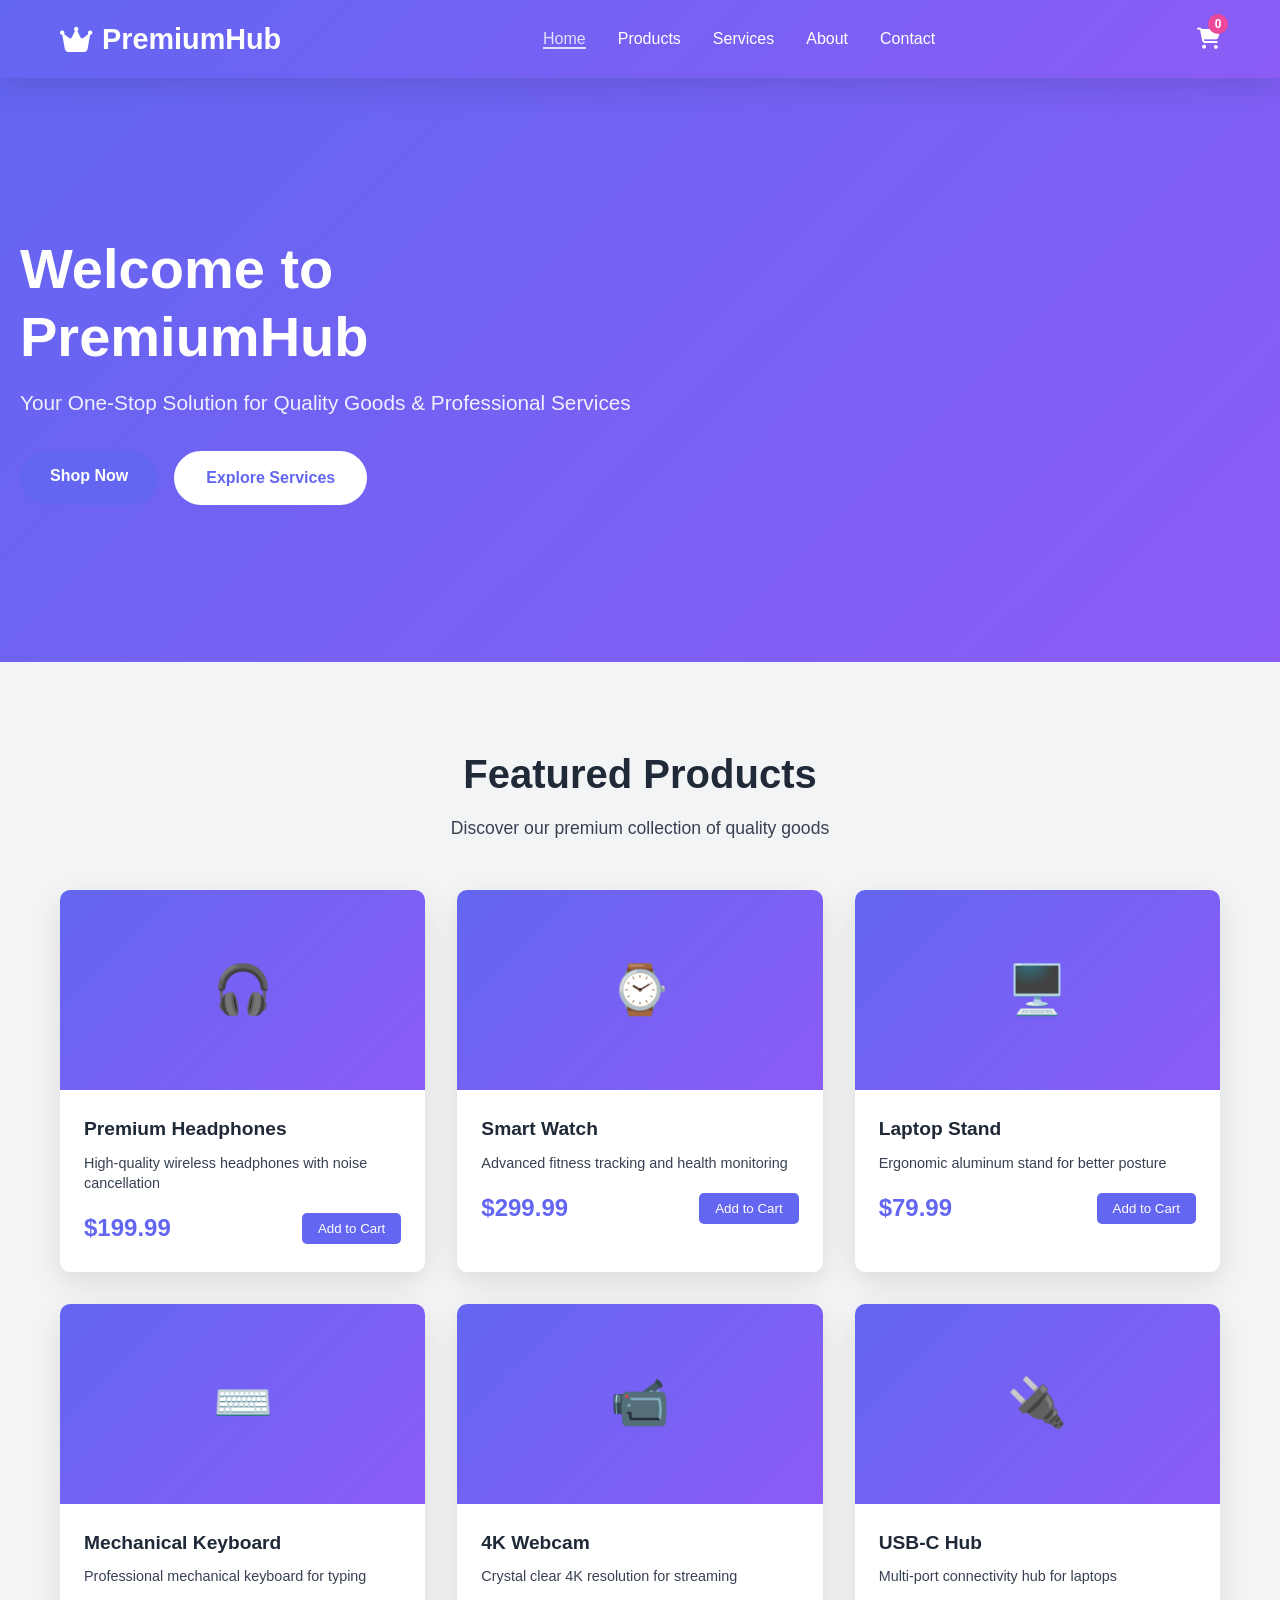
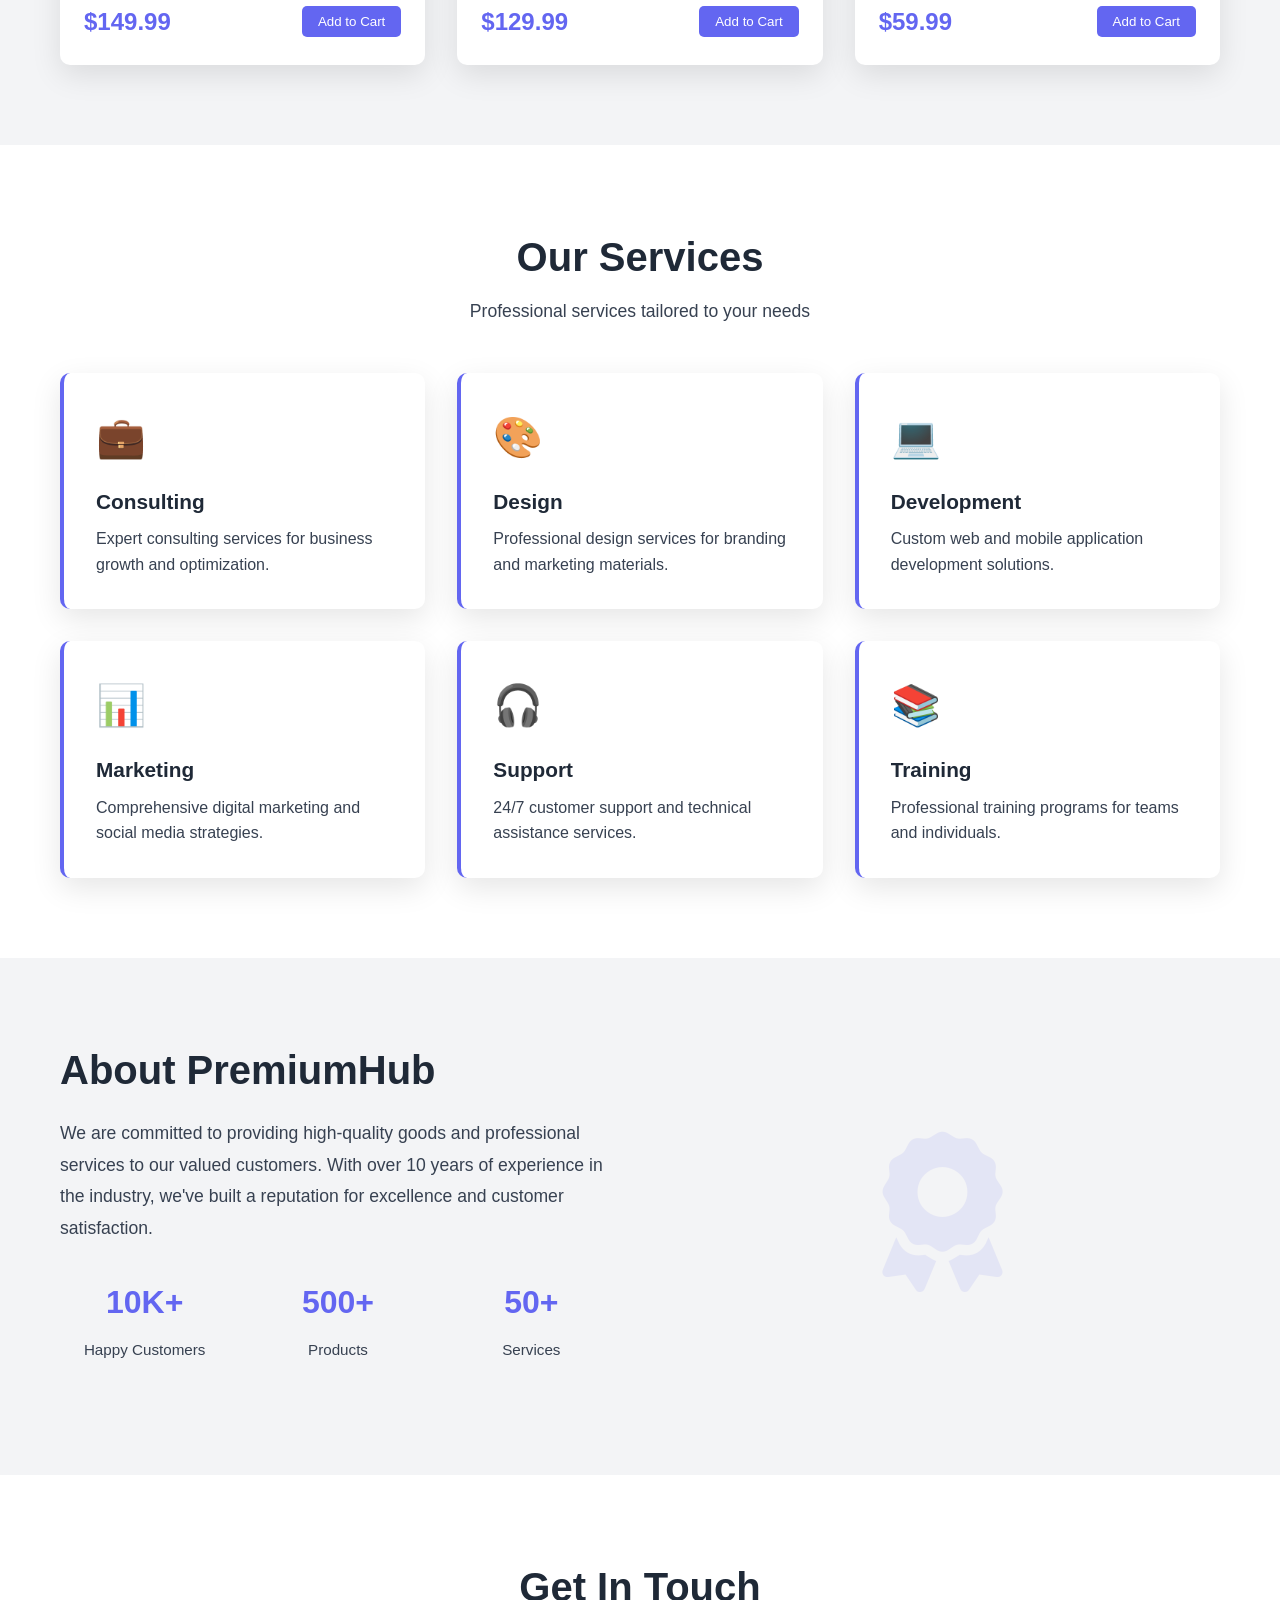
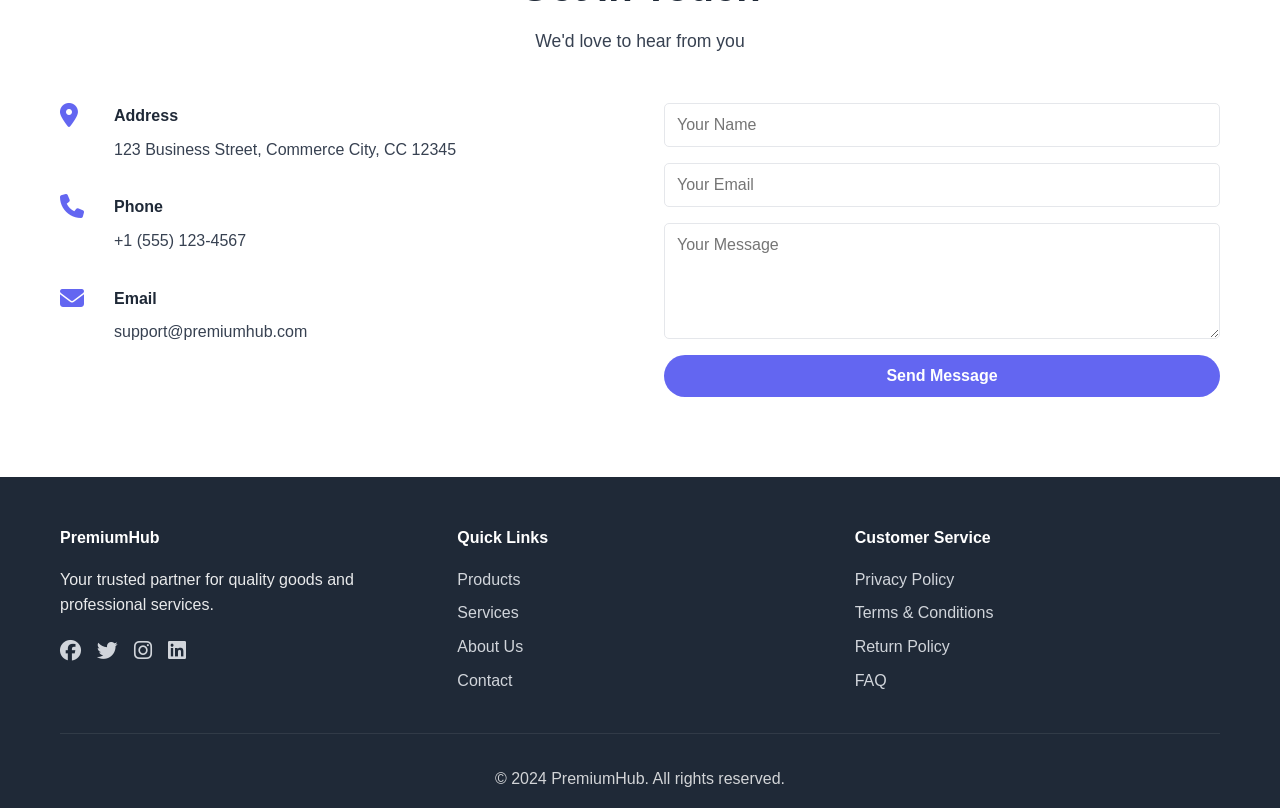
==== index.html @ 3121152e "Initial commit: Professional e-commerce website with HTML, CSS, and JavaScript" ====
<!DOCTYPE html>
<html lang="en">
<head>
    <meta charset="UTF-8">
    <meta name="viewport" content="width=device-width, initial-scale=1.0">
    <title>PremiumHub - Premium Goods & Services</title>
    <link rel="stylesheet" href="styles.css">
    <link rel="stylesheet" href="https://cdnjs.cloudflare.com/ajax/libs/font-awesome/6.4.0/css/all.min.css">
</head>
<body>
    <!-- Navigation -->
    <nav class="navbar">
        <div class="container">
            <div class="nav-wrapper">
                <div class="logo">
                    <i class="fas fa-crown"></i> PremiumHub
                </div>
                <ul class="nav-menu">
                    <li><a href="#home" class="nav-link active">Home</a></li>
                    <li><a href="#products" class="nav-link">Products</a></li>
                    <li><a href="#services" class="nav-link">Services</a></li>
                    <li><a href="#about" class="nav-link">About</a></li>
                    <li><a href="#contact" class="nav-link">Contact</a></li>
                </ul>
                <div class="nav-icons">
                    <a href="#cart" class="cart-icon">
                        <i class="fas fa-shopping-cart"></i>
                        <span class="cart-count">0</span>
                    </a>
                    <button class="hamburger" id="hamburger">
                        <span></span>
                        <span></span>
                        <span></span>
                    </button>
                </div>
            </div>
        </div>
    </nav>

    <!-- Hero Section -->
    <section id="home" class="hero">
        <div class="hero-content">
            <h1 class="hero-title">Welcome to PremiumHub</h1>
            <p class="hero-subtitle">Your One-Stop Solution for Quality Goods & Professional Services</p>
            <div class="hero-buttons">
                <a href="#products" class="btn btn-primary">Shop Now</a>
                <a href="#services" class="btn btn-secondary">Explore Services</a>
            </div>
        </div>
        <div class="hero-image">
            <i class="fas fa-shopping-bags"></i>
        </div>
    </section>

    <!-- Products Section -->
    <section id="products" class="products">
        <div class="container">
            <div class="section-header">
                <h2>Featured Products</h2>
                <p>Discover our premium collection of quality goods</p>
            </div>
            <div class="products-grid" id="productsGrid">
                <!-- Products will be populated by JavaScript -->
            </div>
        </div>
    </section>

    <!-- Services Section -->
    <section id="services" class="services">
        <div class="container">
            <div class="section-header">
                <h2>Our Services</h2>
                <p>Professional services tailored to your needs</p>
            </div>
            <div class="services-grid" id="servicesGrid">
                <!-- Services will be populated by JavaScript -->
            </div>
        </div>
    </section>

    <!-- About Section -->
    <section id="about" class="about">
        <div class="container">
            <div class="about-content">
                <div class="about-text">
                    <h2>About PremiumHub</h2>
                    <p>We are committed to providing high-quality goods and professional services to our valued customers. With over 10 years of experience in the industry, we've built a reputation for excellence and customer satisfaction.</p>
                    <div class="about-stats">
                        <div class="stat">
                            <h3>10K+</h3>
                            <p>Happy Customers</p>
                        </div>
                        <div class="stat">
                            <h3>500+</h3>
                            <p>Products</p>
                        </div>
                        <div class="stat">
                            <h3>50+</h3>
                            <p>Services</p>
                        </div>
                    </div>
                </div>
                <div class="about-image">
                    <i class="fas fa-award"></i>
                </div>
            </div>
        </div>
    </section>

    <!-- Contact Section -->
    <section id="contact" class="contact">
        <div class="container">
            <div class="section-header">
                <h2>Get In Touch</h2>
                <p>We'd love to hear from you</p>
            </div>
            <div class="contact-wrapper">
                <div class="contact-info">
                    <div class="info-item">
                        <i class="fas fa-map-marker-alt"></i>
                        <div>
                            <h4>Address</h4>
                            <p>123 Business Street, Commerce City, CC 12345</p>
                        </div>
                    </div>
                    <div class="info-item">
                        <i class="fas fa-phone"></i>
                        <div>
                            <h4>Phone</h4>
                            <p>+1 (555) 123-4567</p>
                        </div>
                    </div>
                    <div class="info-item">
                        <i class="fas fa-envelope"></i>
                        <div>
                            <h4>Email</h4>
                            <p>support@premiumhub.com</p>
                        </div>
                    </div>
                </div>
                <form class="contact-form" id="contactForm">
                    <input type="text" placeholder="Your Name" required>
                    <input type="email" placeholder="Your Email" required>
                    <textarea placeholder="Your Message" rows="5" required></textarea>
                    <button type="submit" class="btn btn-primary">Send Message</button>
                </form>
            </div>
        </div>
    </section>

    <!-- Shopping Cart Modal -->
    <div class="cart-modal" id="cartModal">
        <div class="cart-content">
            <div class="cart-header">
                <h2>Shopping Cart</h2>
                <button class="close-btn" id="closeCart">&times;</button>
            </div>
            <div class="cart-items" id="cartItems">
                <p class="empty-cart">Your cart is empty</p>
            </div>
            <div class="cart-footer">
                <div class="cart-total">
                    <span>Total:</span>
                    <span id="cartTotal">$0.00</span>
                </div>
                <button class="btn btn-primary" id="checkoutBtn">Proceed to Checkout</button>
            </div>
        </div>
    </div>

    <!-- Footer -->
    <footer class="footer">
        <div class="container">
            <div class="footer-content">
                <div class="footer-section">
                    <h4>PremiumHub</h4>
                    <p>Your trusted partner for quality goods and professional services.</p>
                    <div class="social-links">
                        <a href="#"><i class="fab fa-facebook"></i></a>
                        <a href="#"><i class="fab fa-twitter"></i></a>
                        <a href="#"><i class="fab fa-instagram"></i></a>
                        <a href="#"><i class="fab fa-linkedin"></i></a>
                    </div>
                </div>
                <div class="footer-section">
                    <h4>Quick Links</h4>
                    <ul>
                        <li><a href="#products">Products</a></li>
                        <li><a href="#services">Services</a></li>
                        <li><a href="#about">About Us</a></li>
                        <li><a href="#contact">Contact</a></li>
                    </ul>
                </div>
                <div class="footer-section">
                    <h4>Customer Service</h4>
                    <ul>
                        <li><a href="#">Privacy Policy</a></li>
                        <li><a href="#">Terms & Conditions</a></li>
                        <li><a href="#">Return Policy</a></li>
                        <li><a href="#">FAQ</a></li>
                    </ul>
                </div>
            </div>
            <div class="footer-bottom">
                <p>&copy; 2024 PremiumHub. All rights reserved.</p>
            </div>
        </div>
    </footer>

    <script src="script.js"></script>
</body>
</html>
---- styles.css ----
:root {
    --primary-color: #6366f1;
    --secondary-color: #8b5cf6;
    --accent-color: #ec4899;
    --dark-color: #1f2937;
    --light-color: #f3f4f6;
    --text-color: #374151;
    --border-color: #e5e7eb;
    --success-color: #10b981;
    --shadow: 0 10px 30px rgba(0, 0, 0, 0.1);
    --shadow-lg: 0 20px 40px rgba(0, 0, 0, 0.15);
}

* {
    margin: 0;
    padding: 0;
    box-sizing: border-box;
}

body {
    font-family: 'Segoe UI', Tahoma, Geneva, Verdana, sans-serif;
    color: var(--text-color);
    line-height: 1.6;
    background-color: #fff;
}

.container {
    max-width: 1200px;
    margin: 0 auto;
    padding: 0 20px;
}

/* Navigation */
.navbar {
    background: linear-gradient(135deg, var(--primary-color) 0%, var(--secondary-color) 100%);
    color: white;
    padding: 1rem 0;
    position: sticky;
    top: 0;
    z-index: 100;
    box-shadow: var(--shadow);
}

.nav-wrapper {
    display: flex;
    justify-content: space-between;
    align-items: center;
}

.logo {
    font-size: 1.8rem;
    font-weight: bold;
    display: flex;
    align-items: center;
    gap: 10px;
}

.nav-menu {
    display: flex;
    list-style: none;
    gap: 2rem;
}

.nav-link {
    color: white;
    text-decoration: none;
    transition: opacity 0.3s ease;
}

.nav-link:hover,
.nav-link.active {
    opacity: 0.8;
    border-bottom: 2px solid white;
}

.nav-icons {
    display: flex;
    align-items: center;
    gap: 1.5rem;
}

.cart-icon {
    position: relative;
    cursor: pointer;
    font-size: 1.3rem;
    color: white;
    transition: transform 0.3s ease;
}

.cart-icon:hover {
    transform: scale(1.1);
}

.cart-count {
    position: absolute;
    top: -8px;
    right: -8px;
    background: var(--accent-color);
    color: white;
    border-radius: 50%;
    width: 20px;
    height: 20px;
    display: flex;
    align-items: center;
    justify-content: center;
    font-size: 0.75rem;
    font-weight: bold;
}

.hamburger {
    display: none;
    flex-direction: column;
    cursor: pointer;
    background: none;
    border: none;
    gap: 5px;
}

.hamburger span {
    width: 25px;
    height: 3px;
    background: white;
    border-radius: 2px;
    transition: 0.3s ease;
}

/* Hero Section */
.hero {
    background: linear-gradient(135deg, var(--primary-color) 0%, var(--secondary-color) 100%);
    color: white;
    padding: 100px 20px;
    display: flex;
    align-items: center;
    justify-content: space-between;
    min-height: 500px;
}

.hero-content {
    flex: 1;
    z-index: 1;
}

.hero-title {
    font-size: 3.5rem;
    margin-bottom: 1rem;
    font-weight: 800;
    line-height: 1.2;
}

.hero-subtitle {
    font-size: 1.3rem;
    margin-bottom: 2rem;
    opacity: 0.9;
}

.hero-buttons {
    display: flex;
    gap: 1rem;
    flex-wrap: wrap;
}

.hero-image {
    flex: 1;
    font-size: 15rem;
    color: rgba(255, 255, 255, 0.1);
    text-align: right;
}

/* Buttons */
.btn {
    padding: 12px 30px;
    border: none;
    border-radius: 50px;
    font-size: 1rem;
    cursor: pointer;
    transition: all 0.3s ease;
    text-decoration: none;
    display: inline-block;
    font-weight: 600;
}

.btn-primary {
    background: var(--primary-color);
    color: white;
}

.btn-primary:hover {
    background: darken(#6366f1, 10%);
    transform: translateY(-2px);
    box-shadow: var(--shadow);
}

.btn-secondary {
    background: white;
    color: var(--primary-color);
    border: 2px solid white;
}

.btn-secondary:hover {
    background: var(--light-color);
    transform: translateY(-2px);
}

/* Section Styling */
.section-header {
    text-align: center;
    margin-bottom: 3rem;
}

.section-header h2 {
    font-size: 2.5rem;
    color: var(--dark-color);
    margin-bottom: 0.5rem;
}

.section-header p {
    font-size: 1.1rem;
    color: var(--text-color);
}

/* Products Section */
.products {
    padding: 80px 20px;
    background: var(--light-color);
}

.products-grid {
    display: grid;
    grid-template-columns: repeat(auto-fill, minmax(280px, 1fr));
    gap: 2rem;
}

.product-card {
    background: white;
    border-radius: 10px;
    overflow: hidden;
    box-shadow: var(--shadow);
    transition: all 0.3s ease;
    cursor: pointer;
}

.product-card:hover {
    transform: translateY(-10px);
    box-shadow: var(--shadow-lg);
}

.product-image {
    width: 100%;
    height: 200px;
    background: linear-gradient(135deg, var(--primary-color) 0%, var(--secondary-color) 100%);
    display: flex;
    align-items: center;
    justify-content: center;
    font-size: 3rem;
    color: white;
}

.product-info {
    padding: 1.5rem;
}

.product-name {
    font-size: 1.2rem;
    font-weight: 600;
    margin-bottom: 0.5rem;
    color: var(--dark-color);
}

.product-description {
    font-size: 0.9rem;
    color: var(--text-color);
    margin-bottom: 1rem;
    line-height: 1.4;
}

.product-footer {
    display: flex;
    justify-content: space-between;
    align-items: center;
}

.product-price {
    font-size: 1.5rem;
    font-weight: bold;
    color: var(--primary-color);
}

.add-to-cart-btn {
    background: var(--primary-color);
    color: white;
    border: none;
    padding: 8px 16px;
    border-radius: 5px;
    cursor: pointer;
    transition: background 0.3s ease;
}

.add-to-cart-btn:hover {
    background: var(--secondary-color);
}

/* Services Section */
.services {
    padding: 80px 20px;
}

.services-grid {
    display: grid;
    grid-template-columns: repeat(auto-fill, minmax(300px, 1fr));
    gap: 2rem;
}

.service-card {
    background: white;
    padding: 2rem;
    border-radius: 10px;
    border-left: 4px solid var(--primary-color);
    box-shadow: var(--shadow);
    transition: all 0.3s ease;
}

.service-card:hover {
    transform: translateX(10px);
    box-shadow: var(--shadow-lg);
}

.service-icon {
    font-size: 2.5rem;
    color: var(--primary-color);
    margin-bottom: 1rem;
}

.service-name {
    font-size: 1.3rem;
    font-weight: 600;
    margin-bottom: 0.5rem;
    color: var(--dark-color);
}

.service-description {
    color: var(--text-color);
    line-height: 1.6;
}

/* About Section */
.about {
    padding: 80px 20px;
    background: var(--light-color);
}

.about-content {
    display: grid;
    grid-template-columns: 1fr 1fr;
    gap: 3rem;
    align-items: center;
}

.about-text h2 {
    font-size: 2.5rem;
    color: var(--dark-color);
    margin-bottom: 1rem;
}

.about-text p {
    font-size: 1.1rem;
    margin-bottom: 2rem;
    line-height: 1.8;
    color: var(--text-color);
}

.about-stats {
    display: grid;
    grid-template-columns: repeat(3, 1fr);
    gap: 1.5rem;
}

.stat {
    text-align: center;
}

.stat h3 {
    font-size: 2rem;
    color: var(--primary-color);
    margin-bottom: 0.5rem;
}

.stat p {
    color: var(--text-color);
    font-size: 0.95rem;
}

.about-image {
    font-size: 10rem;
    color: var(--primary-color);
    text-align: center;
    opacity: 0.1;
}

/* Contact Section */
.contact {
    padding: 80px 20px;
}

.contact-wrapper {
    display: grid;
    grid-template-columns: 1fr 1fr;
    gap: 3rem;
}

.contact-info {
    display: flex;
    flex-direction: column;
    gap: 2rem;
}

.info-item {
    display: flex;
    gap: 1.5rem;
}

.info-item i {
    font-size: 1.5rem;
    color: var(--primary-color);
    min-width: 30px;
}

.info-item h4 {
    color: var(--dark-color);
    margin-bottom: 0.5rem;
}

.contact-form {
    display: flex;
    flex-direction: column;
    gap: 1rem;
}

.contact-form input,
.contact-form textarea {
    padding: 12px;
    border: 1px solid var(--border-color);
    border-radius: 5px;
    font-family: inherit;
    font-size: 1rem;
    transition: border-color 0.3s ease;
}

.contact-form input:focus,
.contact-form textarea:focus {
    outline: none;
    border-color: var(--primary-color);
    box-shadow: 0 0 0 3px rgba(99, 102, 241, 0.1);
}

/* Cart Modal */
.cart-modal {
    display: none;
    position: fixed;
    top: 0;
    left: 0;
    width: 100%;
    height: 100%;
    background: rgba(0, 0, 0, 0.5);
    z-index: 200;
    align-items: center;
    justify-content: flex-end;
}

.cart-modal.active {
    display: flex;
}

.cart-content {
    background: white;
    width: 100%;
    max-width: 500px;
    height: 100%;
    display: flex;
    flex-direction: column;
    animation: slideIn 0.3s ease;
}

@keyframes slideIn {
    from {
        transform: translateX(100%);
    }
    to {
        transform: translateX(0);
    }
}

.cart-header {
    display: flex;
    justify-content: space-between;
    align-items: center;
    padding: 1.5rem;
    border-bottom: 1px solid var(--border-color);
}

.close-btn {
    background: none;
    border: none;
    font-size: 2rem;
    cursor: pointer;
    color: var(--text-color);
}

.cart-items {
    flex: 1;
    overflow-y: auto;
    padding: 1.5rem;
}

.empty-cart {
    text-align: center;
    color: var(--text-color);
    padding: 2rem;
}

.cart-item {
    display: flex;
    justify-content: space-between;
    align-items: center;
    padding: 1rem;
    border-bottom: 1px solid var(--border-color);
}

.cart-item-info {
    flex: 1;
}

.cart-item-name {
    font-weight: 600;
    color: var(--dark-color);
}

.cart-item-price {
    color: var(--primary-color);
    font-weight: 600;
}

.cart-item-remove {
    background: var(--accent-color);
    color: white;
    border: none;
    padding: 5px 10px;
    border-radius: 3px;
    cursor: pointer;
    font-size: 0.85rem;
}

.cart-footer {
    padding: 1.5rem;
    border-top: 1px solid var(--border-color);
}

.cart-total {
    display: flex;
    justify-content: space-between;
    font-size: 1.3rem;
    font-weight: bold;
    margin-bottom: 1rem;
    color: var(--dark-color);
}

/* Footer */
.footer {
    background: var(--dark-color);
    color: white;
    padding: 3rem 20px 1rem;
}

.footer-content {
    display: grid;
    grid-template-columns: repeat(auto-fit, minmax(250px, 1fr));
    gap: 2rem;
    margin-bottom: 2rem;
}

.footer-section h4 {
    margin-bottom: 1rem;
}

.footer-section p {
    margin-bottom: 1rem;
    opacity: 0.9;
}

.footer-section ul {
    list-style: none;
}

.footer-section ul li {
    margin-bottom: 0.5rem;
}

.footer-section a {
    color: #d1d5db;
    text-decoration: none;
    transition: color 0.3s ease;
}

.footer-section a:hover {
    color: var(--primary-color);
}

.social-links {
    display: flex;
    gap: 1rem;
    font-size: 1.3rem;
}

.footer-bottom {
    text-align: center;
    padding-top: 2rem;
    border-top: 1px solid rgba(255, 255, 255, 0.1);
    opacity: 0.8;
}

/* Responsive Design */
@media (max-width: 768px) {
    .nav-menu {
        position: fixed;
        left: 0;
        top: 60px;
        flex-direction: column;
        background: var(--primary-color);
        width: 100%;
        text-align: center;
        transform: translateX(-100%);
        transition: transform 0.3s ease;
        padding: 2rem 0;
        gap: 0;
    }

    .nav-menu.active {
        transform: translateX(0);
    }

    .hamburger {
        display: flex;
    }

    .hero {
        flex-direction: column;
        padding: 50px 20px;
        text-align: center;
    }

    .hero-title {
        font-size: 2rem;
    }

    .hero-buttons {
        justify-content: center;
    }

    .hero-image {
        font-size: 8rem;
        margin-top: 2rem;
    }

    .products-grid,
    .services-grid {
        grid-template-columns: 1fr;
    }

    .about-content {
        grid-template-columns: 1fr;
    }

    .about-stats {
        grid-template-columns: 1fr;
    }

    .contact-wrapper {
        grid-template-columns: 1fr;
    }

    .section-header h2 {
        font-size: 1.8rem;
    }

    .cart-content {
        max-width: 100%;
    }
}

@media (max-width: 480px) {
    .hero-title {
        font-size: 1.5rem;
    }

    .hero-subtitle {
        font-size: 1rem;
    }

    .hero-buttons {
        flex-direction: column;
    }

    .btn {
        padding: 10px 20px;
        font-size: 0.9rem;
    }

    .product-name {
        font-size: 1rem;
    }

    .section-header h2 {
        font-size: 1.5rem;
    }
}
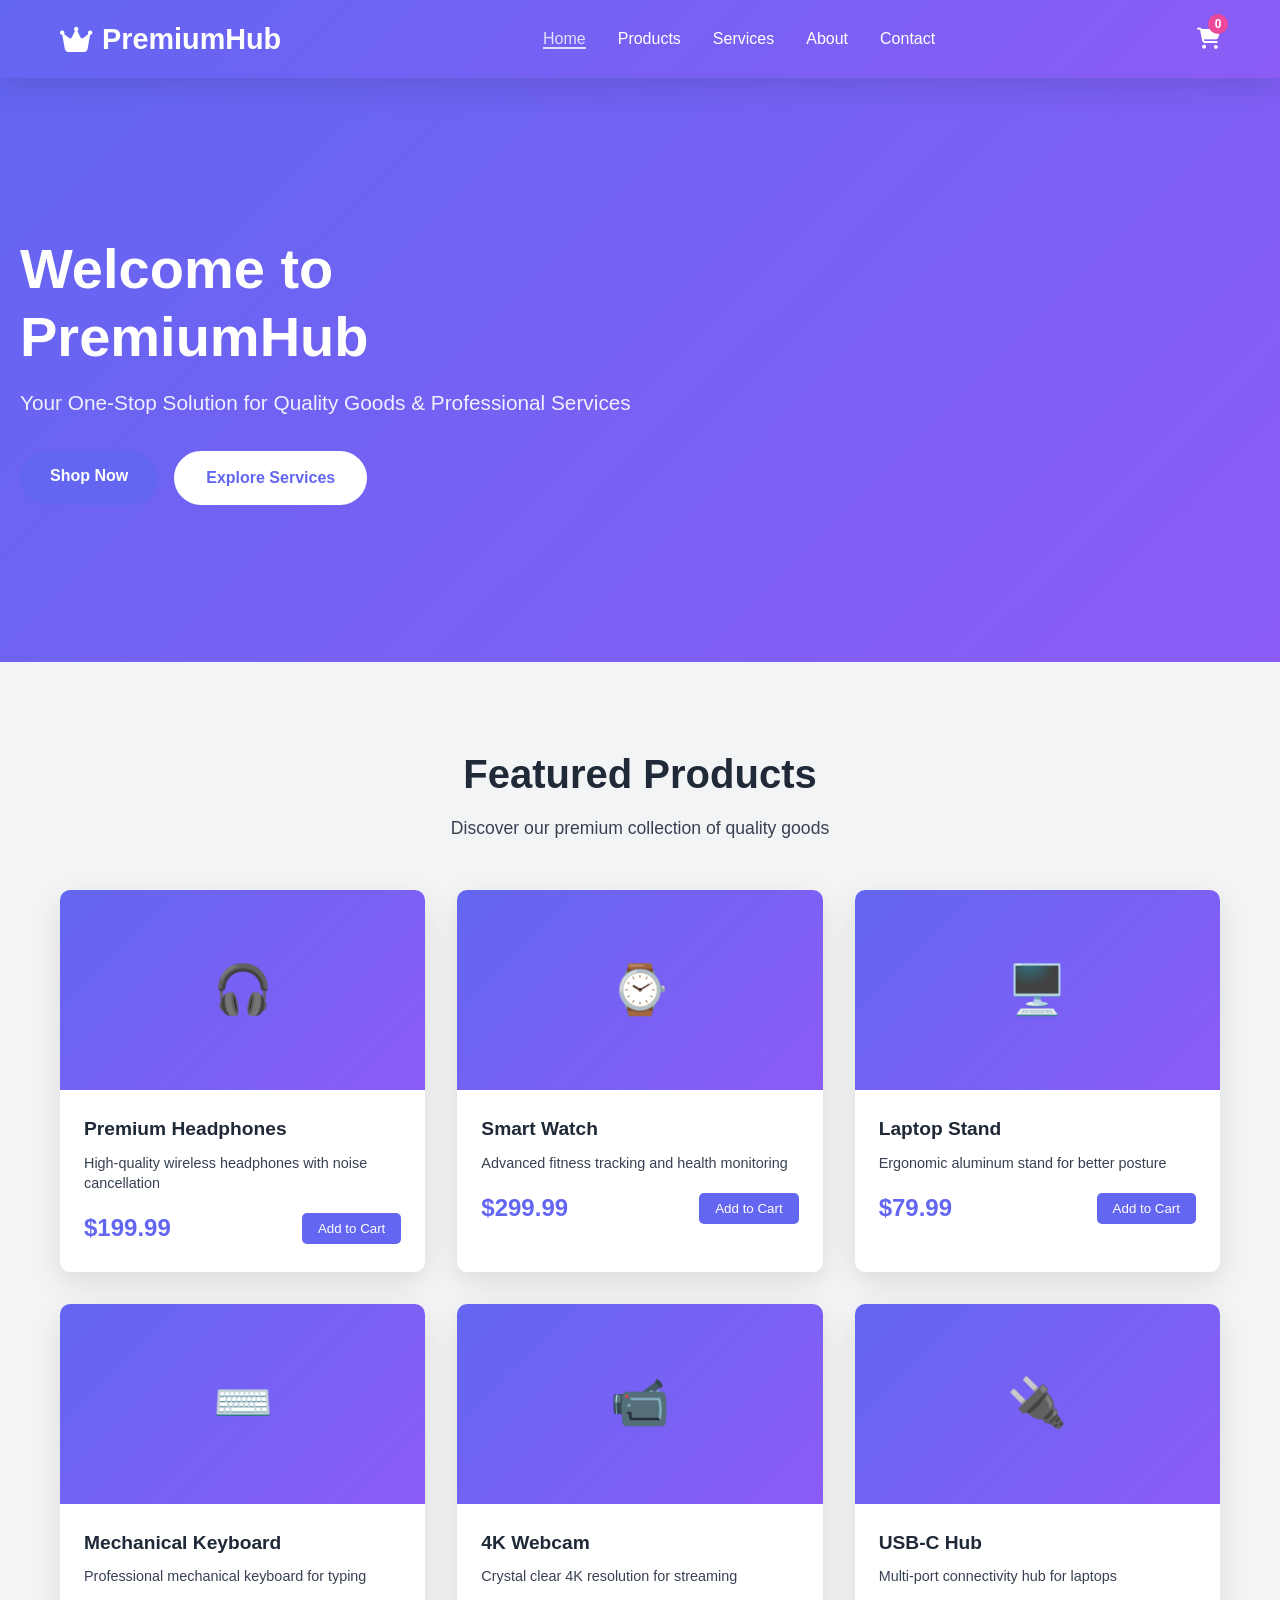
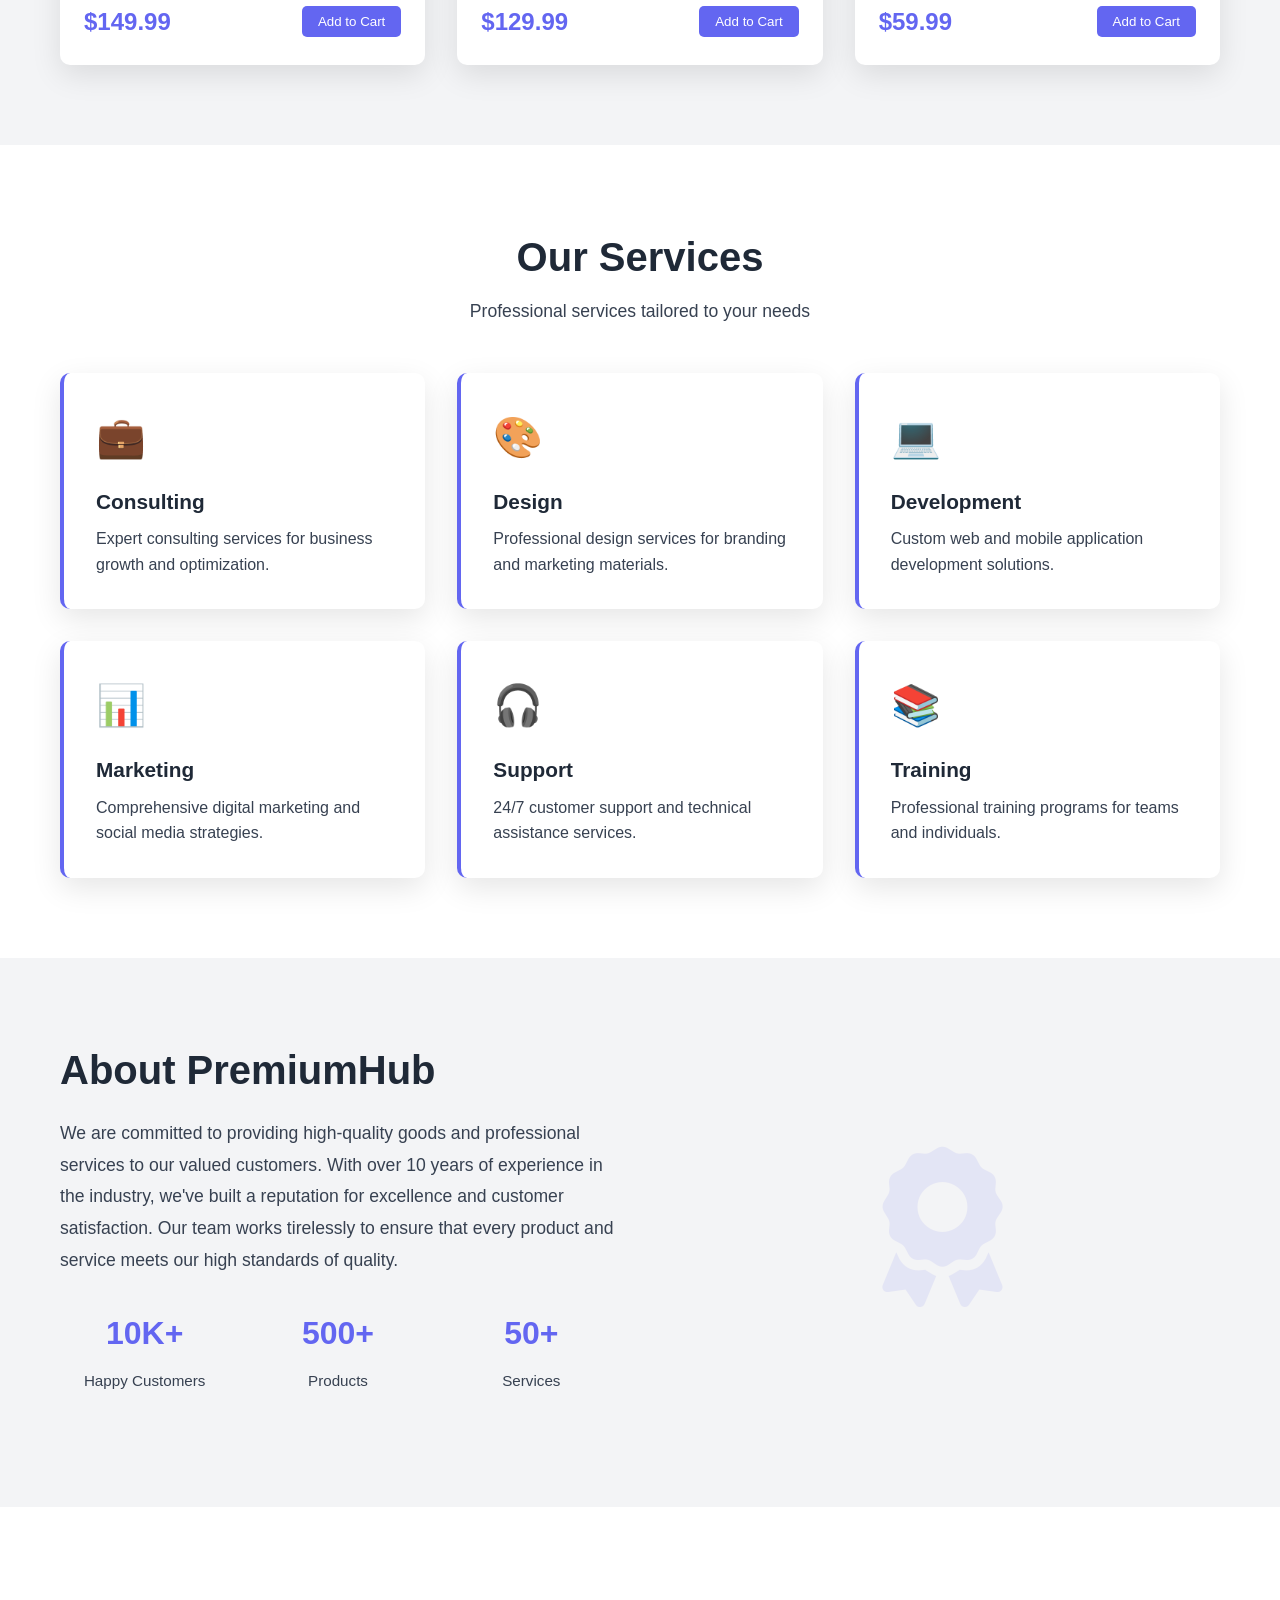
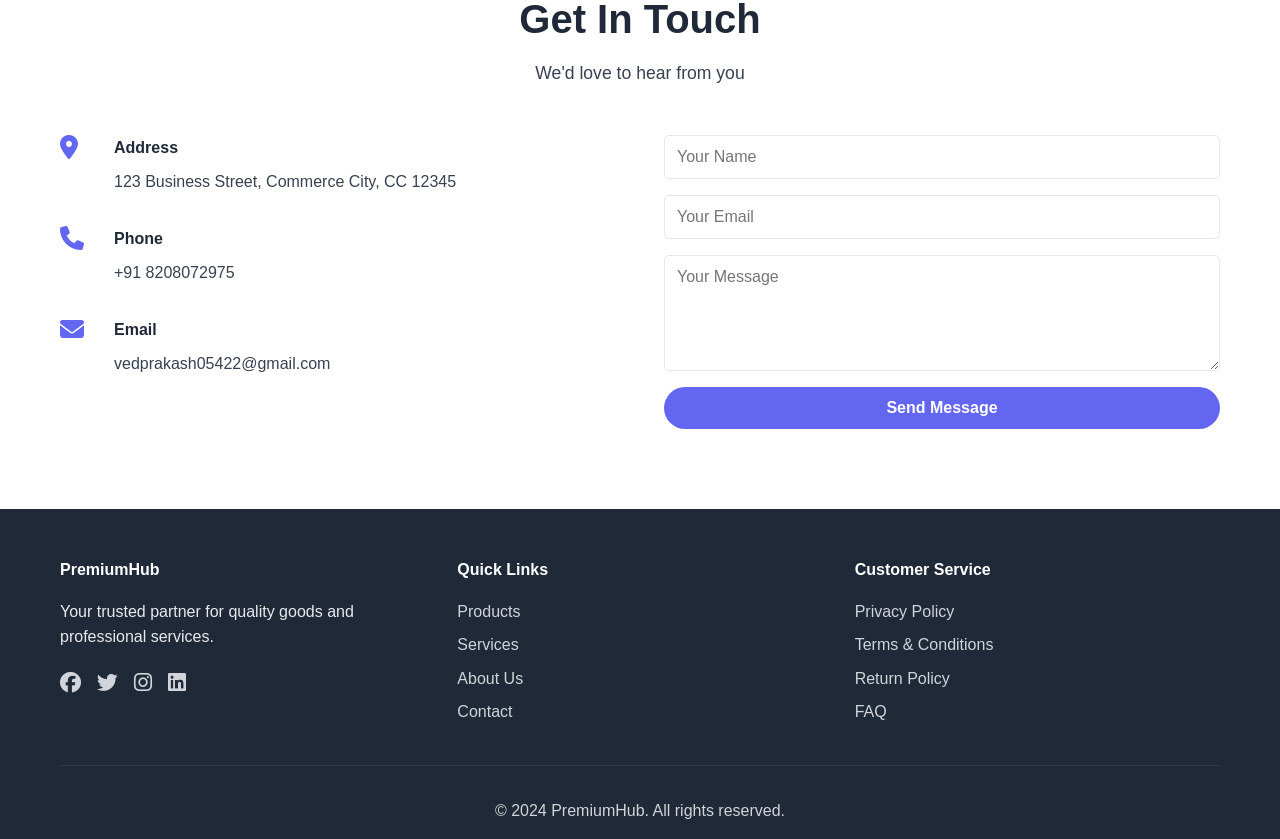
==== commit 1eb9e7dd: "Update contact information with phone number and email" ====
--- a/index.html
+++ b/index.html
@@ -84,7 +84,7 @@
             <div class="about-content">
                 <div class="about-text">
                     <h2>About PremiumHub</h2>
-                    <p>We are committed to providing high-quality goods and professional services to our valued customers. With over 10 years of experience in the industry, we've built a reputation for excellence and customer satisfaction.</p>
+                    <p>We are committed to providing high-quality goods and professional services to our valued customers. With over 10 years of experience in the industry, we've built a reputation for excellence and customer satisfaction. Our team works tirelessly to ensure that every product and service meets our high standards of quality.</p>
                     <div class="about-stats">
                         <div class="stat">
                             <h3>10K+</h3>
@@ -127,14 +127,14 @@
                         <i class="fas fa-phone"></i>
                         <div>
                             <h4>Phone</h4>
-                            <p>+1 (555) 123-4567</p>
+                            <p>+91 8208072975</p>
                         </div>
                     </div>
                     <div class="info-item">
                         <i class="fas fa-envelope"></i>
                         <div>
                             <h4>Email</h4>
-                            <p>support@premiumhub.com</p>
+                            <p>vedprakash05422@gmail.com</p>
                         </div>
                     </div>
                 </div>
@@ -209,4 +209,4 @@
 
     <script src="script.js"></script>
 </body>
-</html>+</html>
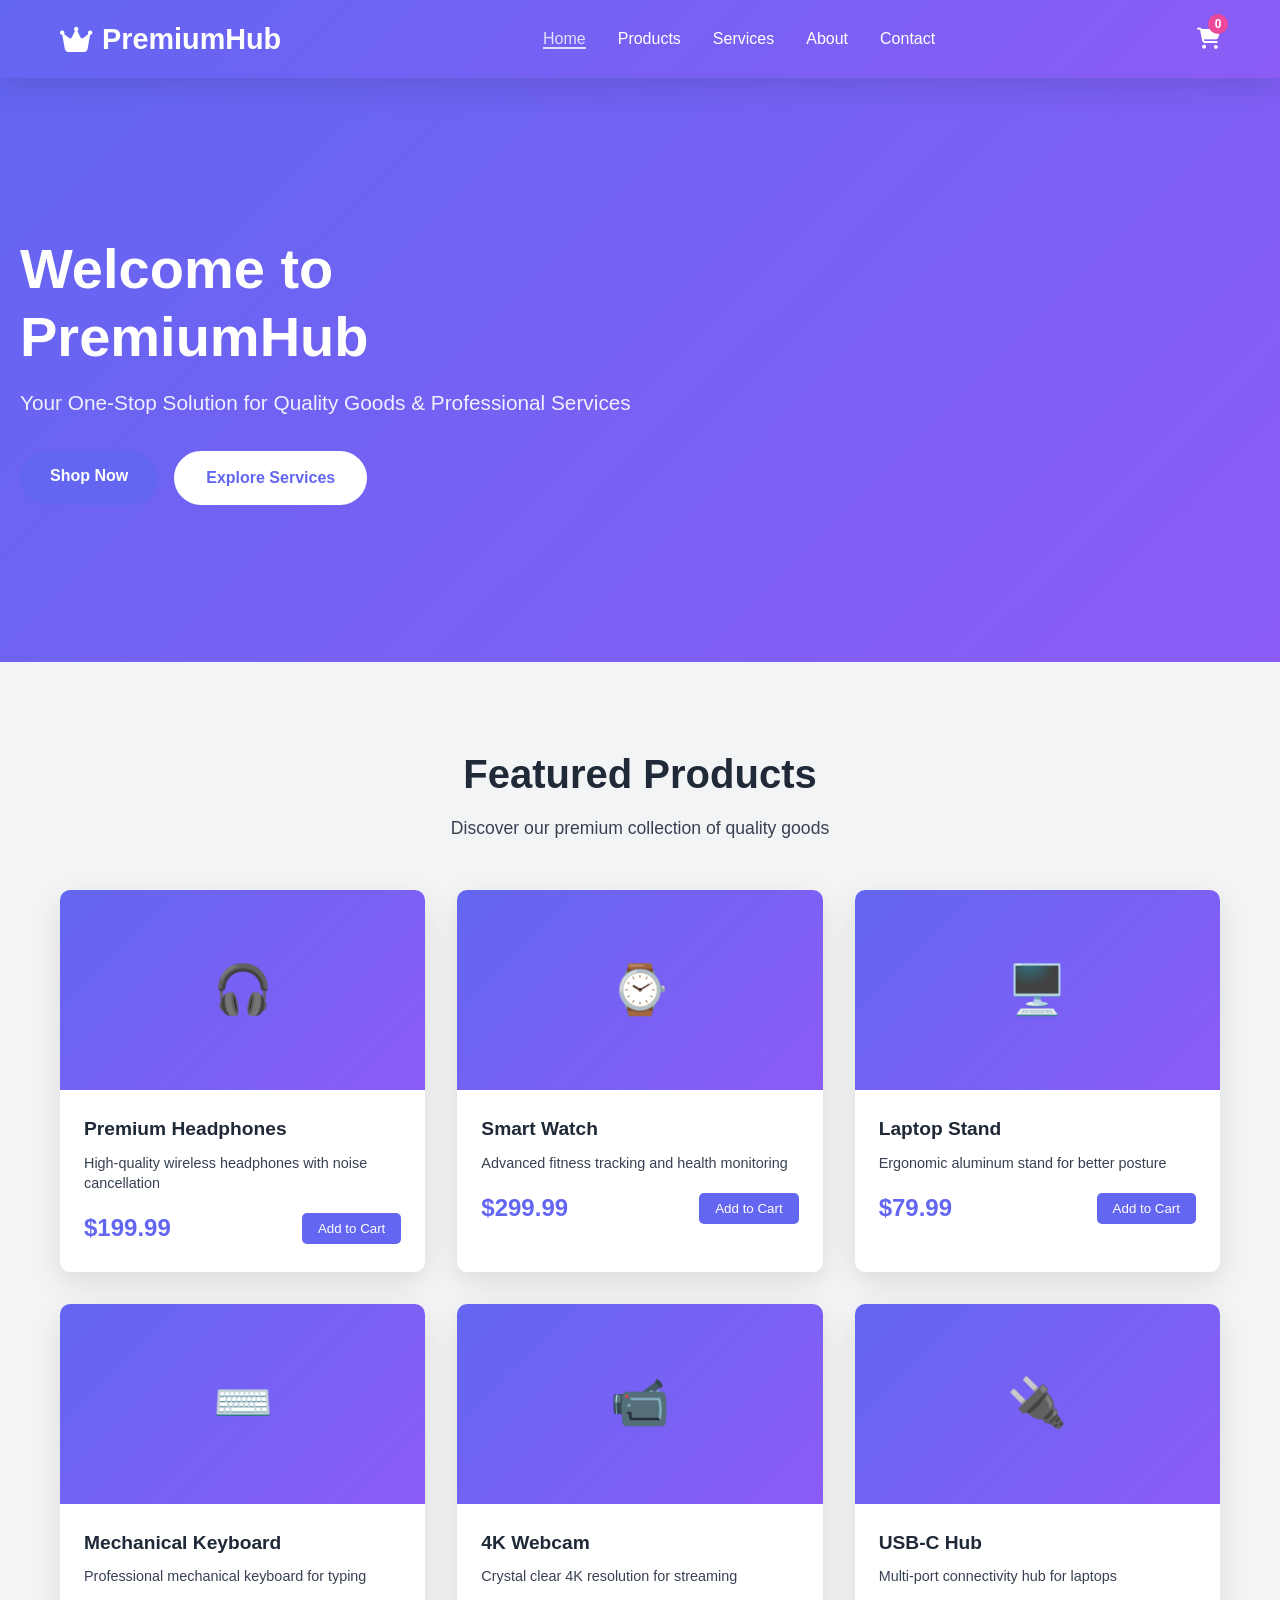
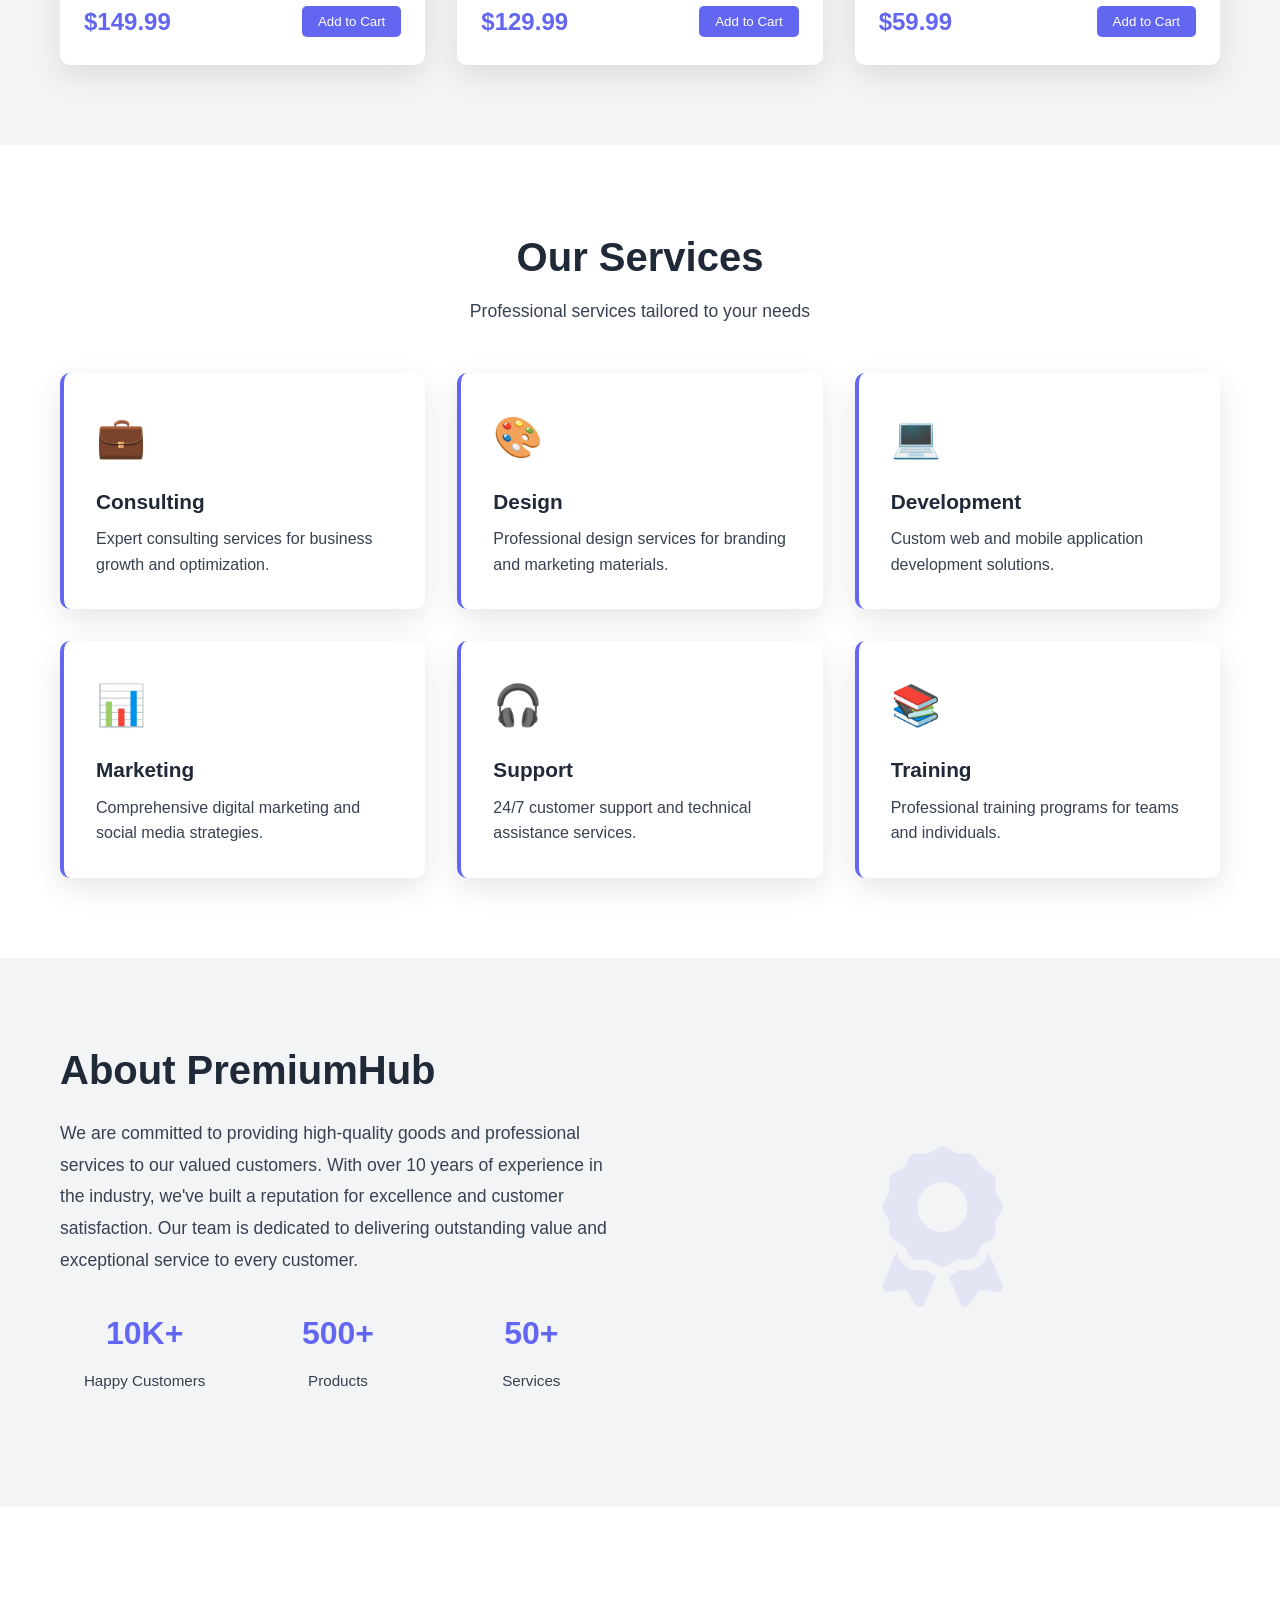
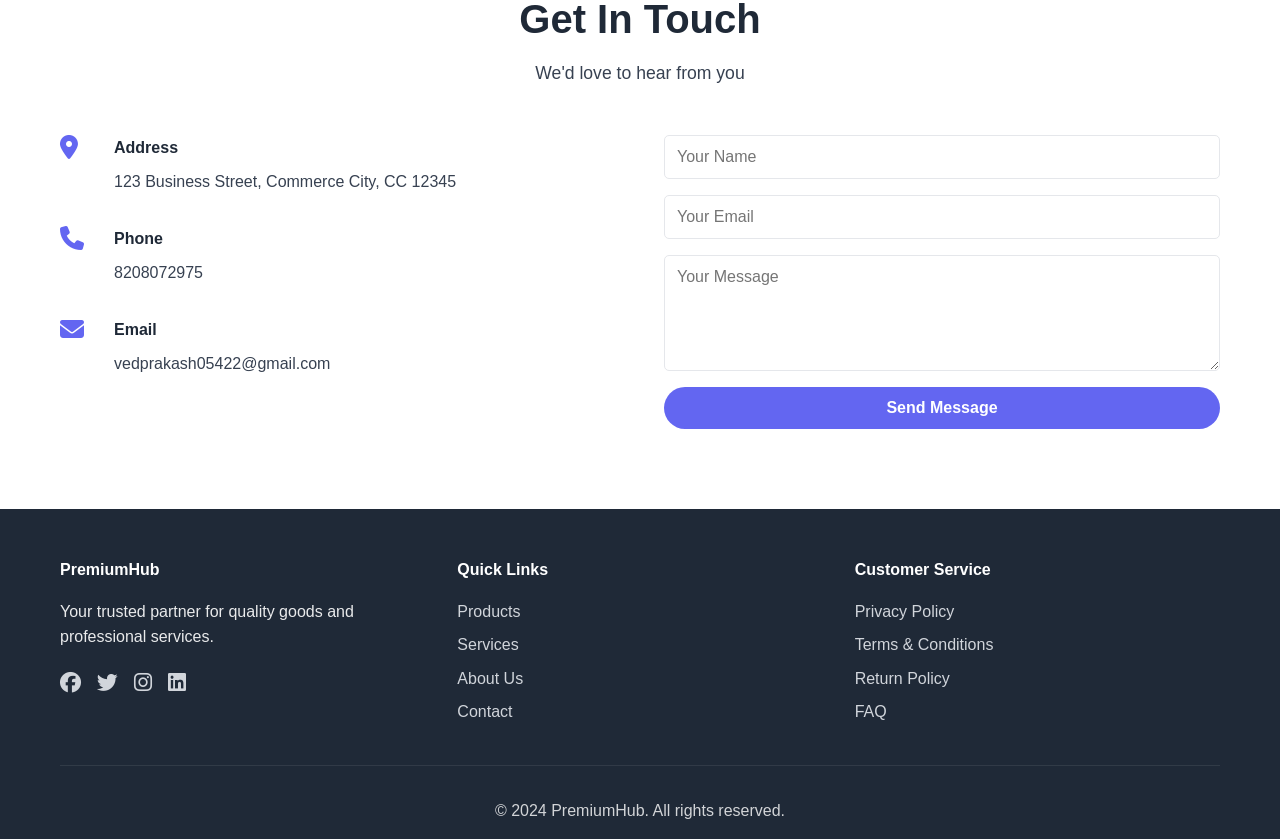
==== commit 13c0fef9: "Update phone number in contact section" ====
--- a/index.html
+++ b/index.html
@@ -84,7 +84,7 @@
             <div class="about-content">
                 <div class="about-text">
                     <h2>About PremiumHub</h2>
-                    <p>We are committed to providing high-quality goods and professional services to our valued customers. With over 10 years of experience in the industry, we've built a reputation for excellence and customer satisfaction. Our team works tirelessly to ensure that every product and service meets our high standards of quality.</p>
+                    <p>We are committed to providing high-quality goods and professional services to our valued customers. With over 10 years of experience in the industry, we've built a reputation for excellence and customer satisfaction. Our team is dedicated to delivering outstanding value and exceptional service to every customer.</p>
                     <div class="about-stats">
                         <div class="stat">
                             <h3>10K+</h3>
@@ -127,7 +127,7 @@
                         <i class="fas fa-phone"></i>
                         <div>
                             <h4>Phone</h4>
-                            <p>+91 8208072975</p>
+                            <p>8208072975</p>
                         </div>
                     </div>
                     <div class="info-item">
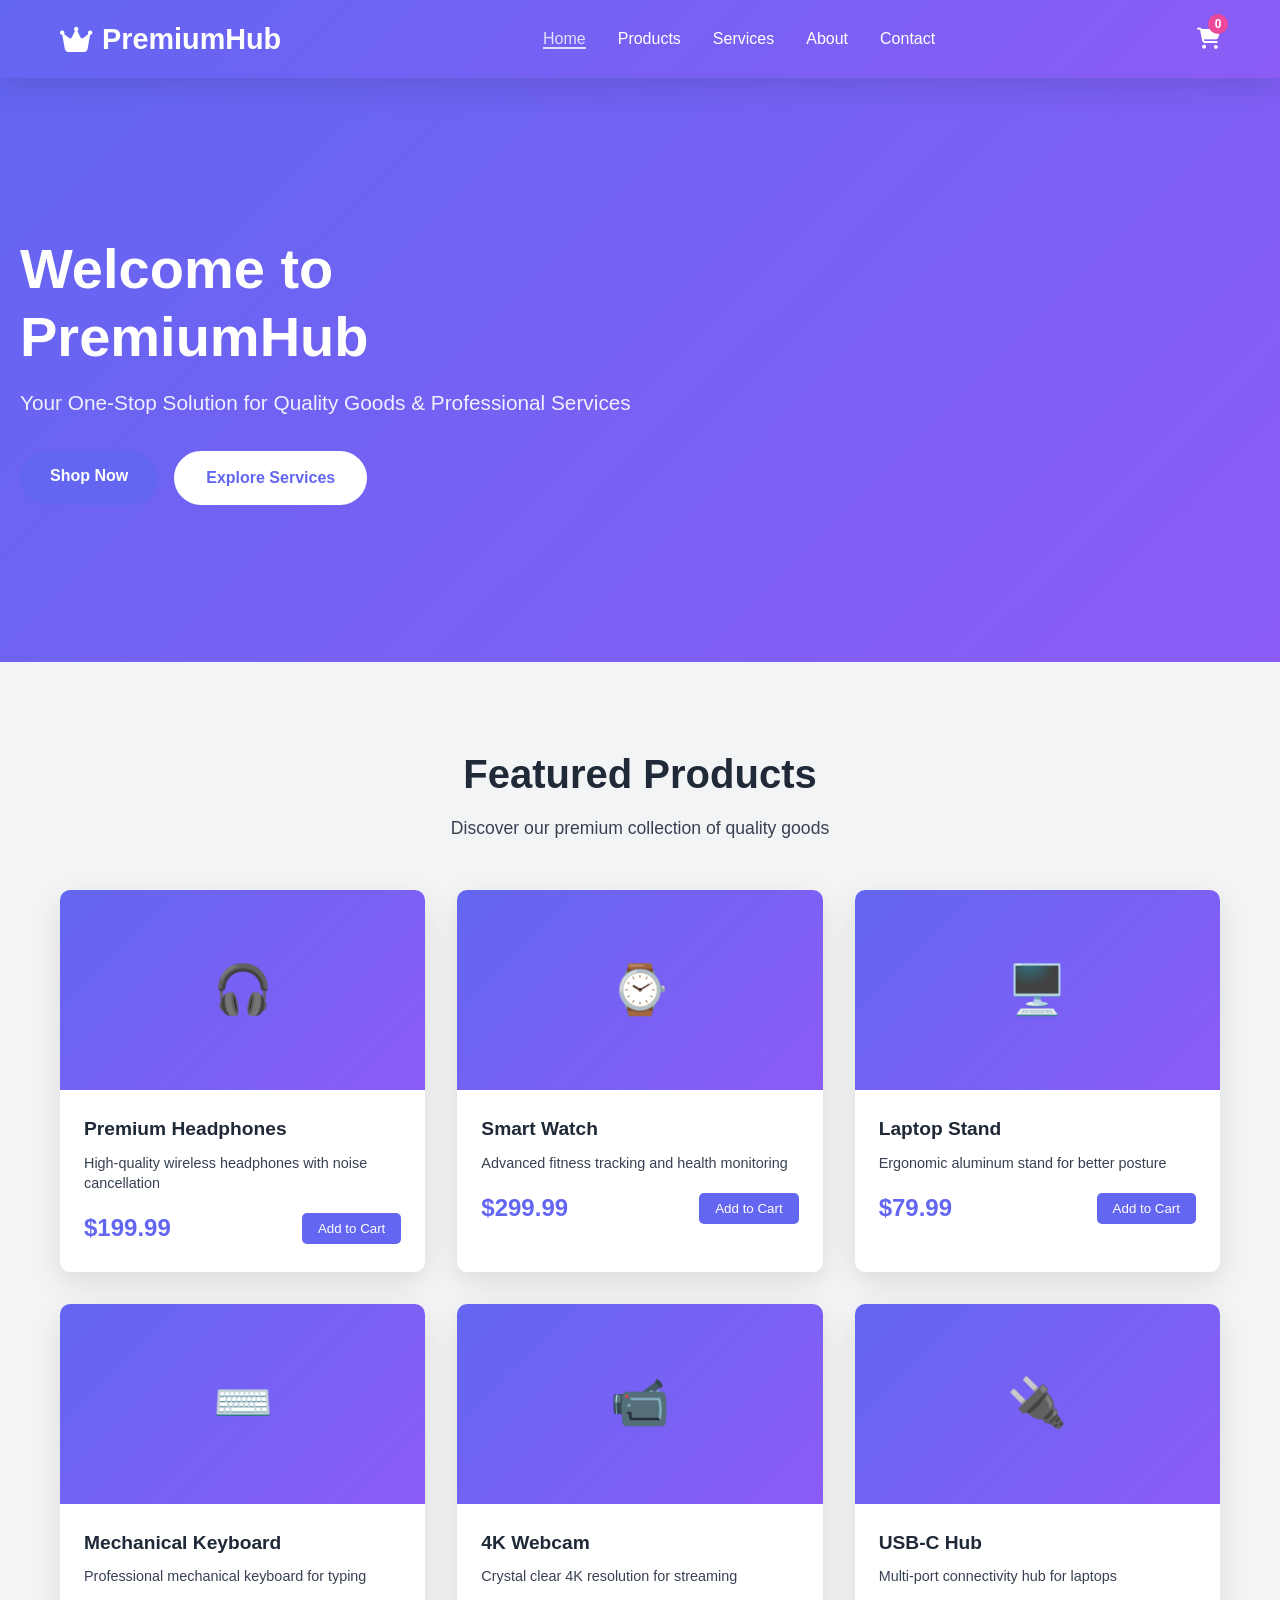
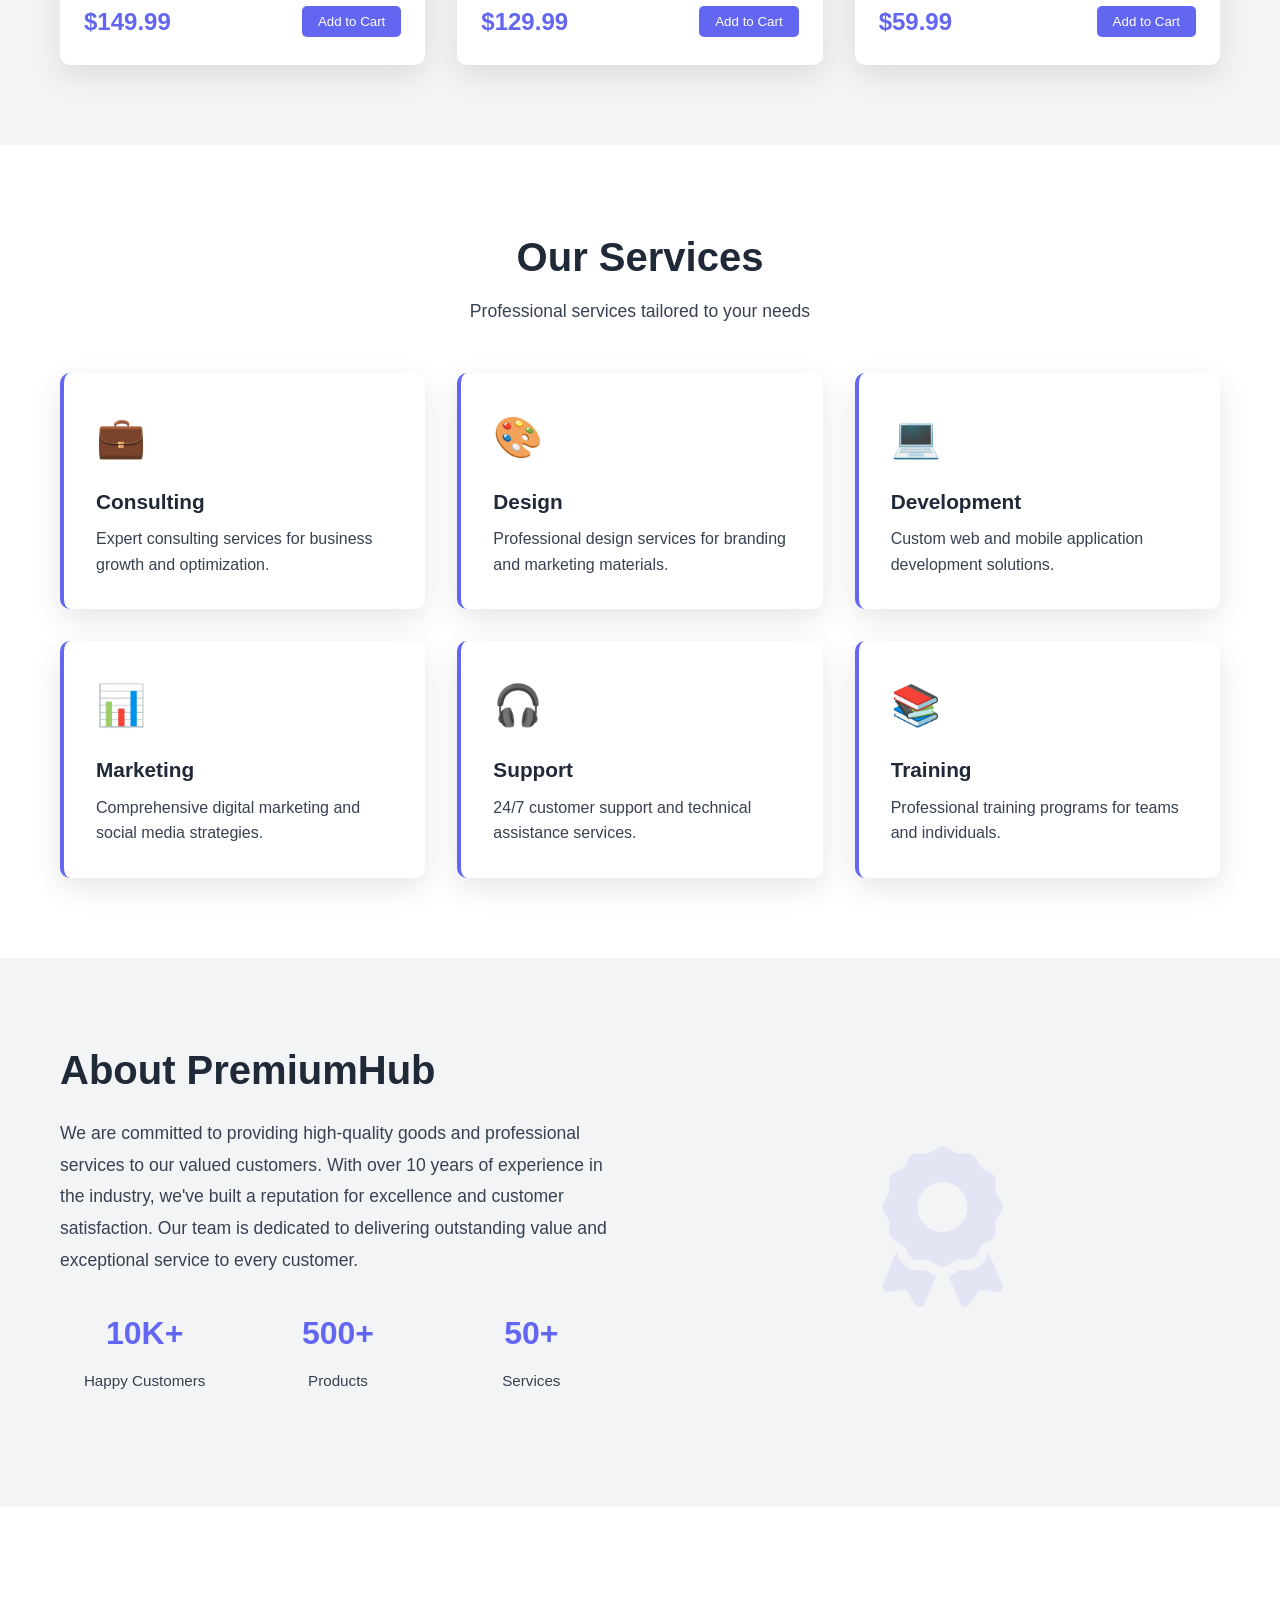
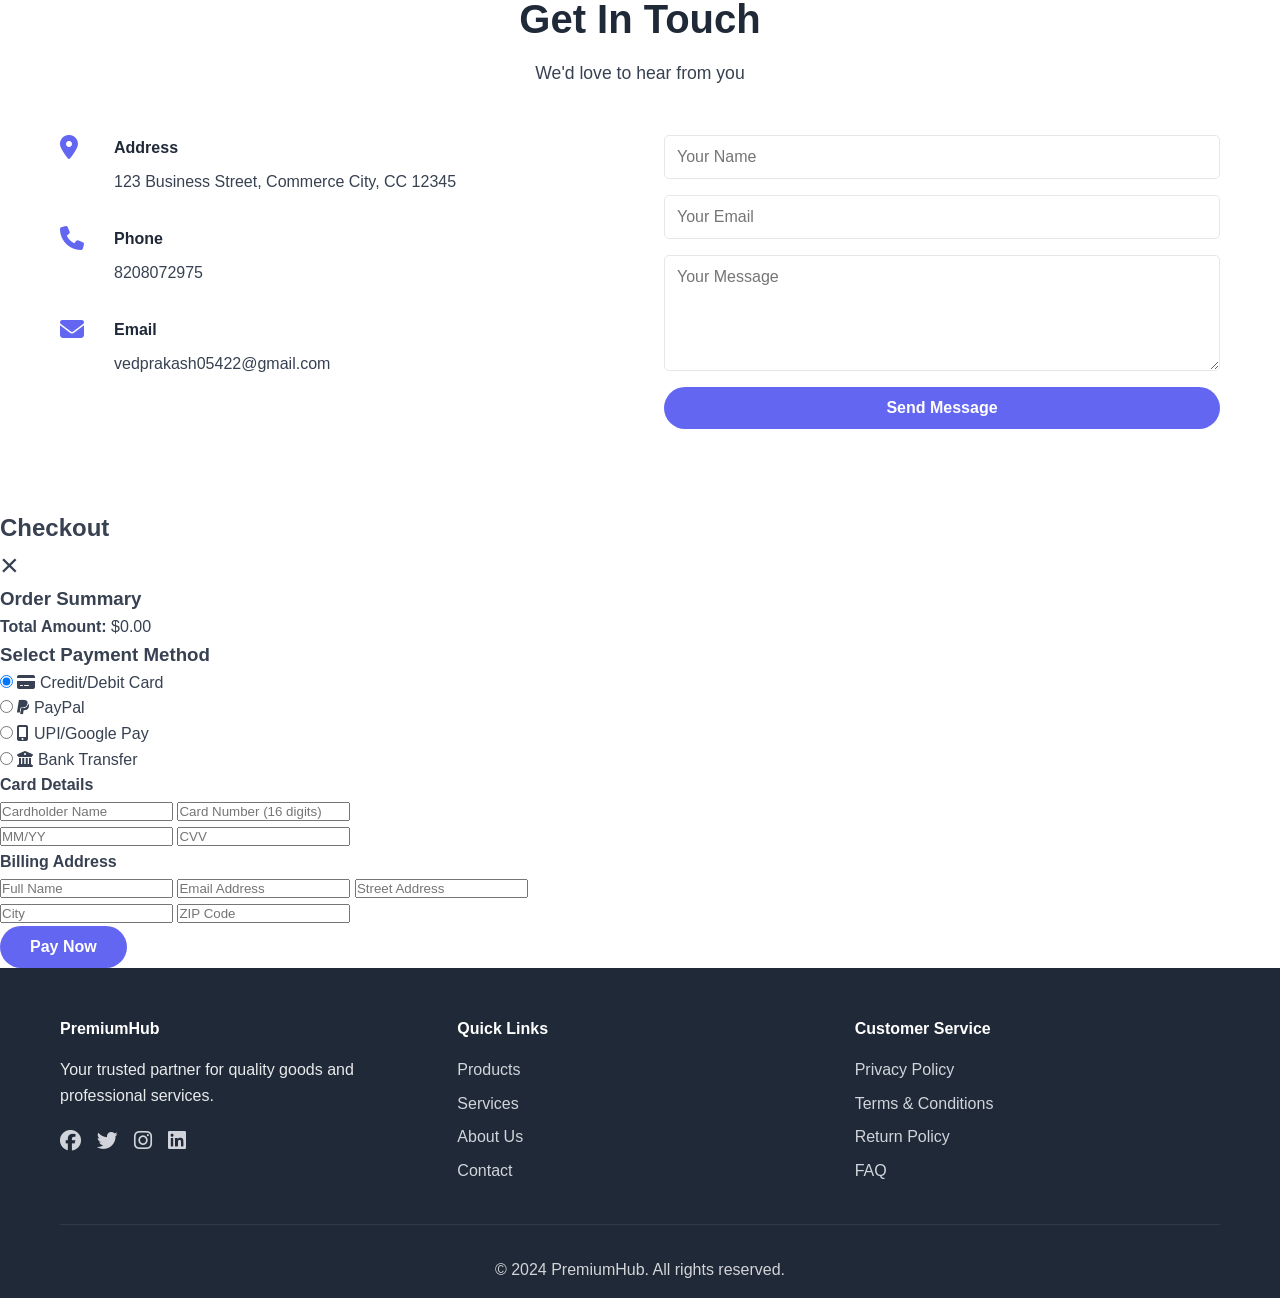
==== commit 4a0f3ef5: "Add payment methods - Credit Card, PayPal, UPI, and Bank Transfer" ====
--- a/index.html
+++ b/index.html
@@ -168,6 +168,106 @@
         </div>
     </div>
 
+    <!-- Payment Modal -->
+    <div class="payment-modal" id="paymentModal">
+        <div class="payment-content">
+            <div class="payment-header">
+                <h2>Checkout</h2>
+                <button class="close-btn" id="closePayment">&times;</button>
+            </div>
+            
+            <div class="payment-body">
+                <!-- Order Summary -->
+                <div class="order-summary">
+                    <h3>Order Summary</h3>
+                    <div class="summary-items" id="summaryItems"></div>
+                    <div class="summary-total">
+                        <strong>Total Amount:</strong>
+                        <span id="summaryTotal">$0.00</span>
+                    </div>
+                </div>
+
+                <!-- Payment Methods -->
+                <div class="payment-methods">
+                    <h3>Select Payment Method</h3>
+                    
+                    <div class="method-option">
+                        <input type="radio" id="creditCard" name="paymentMethod" value="credit-card" checked>
+                        <label for="creditCard">
+                            <i class="fas fa-credit-card"></i> Credit/Debit Card
+                        </label>
+                    </div>
+
+                    <div class="method-option">
+                        <input type="radio" id="paypal" name="paymentMethod" value="paypal">
+                        <label for="paypal">
+                            <i class="fab fa-paypal"></i> PayPal
+                        </label>
+                    </div>
+
+                    <div class="method-option">
+                        <input type="radio" id="upi" name="paymentMethod" value="upi">
+                        <label for="upi">
+                            <i class="fas fa-mobile-alt"></i> UPI/Google Pay
+                        </label>
+                    </div>
+
+                    <div class="method-option">
+                        <input type="radio" id="bankTransfer" name="paymentMethod" value="bank-transfer">
+                        <label for="bankTransfer">
+                            <i class="fas fa-university"></i> Bank Transfer
+                        </label>
+                    </div>
+                </div>
+
+                <!-- Payment Form -->
+                <form class="payment-form" id="paymentForm">
+                    <!-- Cardholder Details -->
+                    <div id="cardDetails" class="payment-details">
+                        <h4>Card Details</h4>
+                        <input type="text" placeholder="Cardholder Name" id="cardName" required>
+                        <input type="text" placeholder="Card Number (16 digits)" id="cardNumber" maxlength="16" required>
+                        <div class="card-row">
+                            <input type="text" placeholder="MM/YY" id="cardExpiry" maxlength="5" required>
+                            <input type="text" placeholder="CVV" id="cardCVV" maxlength="4" required>
+                        </div>
+                    </div>
+
+                    <!-- UPI Details -->
+                    <div id="upiDetails" class="payment-details" style="display: none;">
+                        <h4>UPI Details</h4>
+                        <input type="text" placeholder="UPI ID (e.g., name@upi)" id="upiId" required>
+                    </div>
+
+                    <!-- Bank Transfer Details -->
+                    <div id="bankDetails" class="payment-details" style="display: none;">
+                        <h4>Bank Transfer Details</h4>
+                        <p class="bank-info">
+                            <strong>Account Name:</strong> PremiumHub Business<br>
+                            <strong>Account Number:</strong> 1234567890<br>
+                            <strong>Bank Name:</strong> Premier Bank<br>
+                            <strong>IFSC Code:</strong> PREM0001234<br>
+                            <strong>Amount:</strong> <span id="bankAmount">$0.00</span>
+                        </p>
+                        <input type="text" placeholder="Enter Transaction Reference" id="transactionRef" required>
+                    </div>
+
+                    <!-- Billing Address -->
+                    <h4>Billing Address</h4>
+                    <input type="text" placeholder="Full Name" id="fullName" required>
+                    <input type="email" placeholder="Email Address" id="billingEmail" required>
+                    <input type="text" placeholder="Street Address" id="address" required>
+                    <div class="address-row">
+                        <input type="text" placeholder="City" id="city" required>
+                        <input type="text" placeholder="ZIP Code" id="zipCode" required>
+                    </div>
+
+                    <button type="submit" class="btn btn-primary payment-submit">Pay Now</button>
+                </form>
+            </div>
+        </div>
+    </div>
+
     <!-- Footer -->
     <footer class="footer">
         <div class="container">
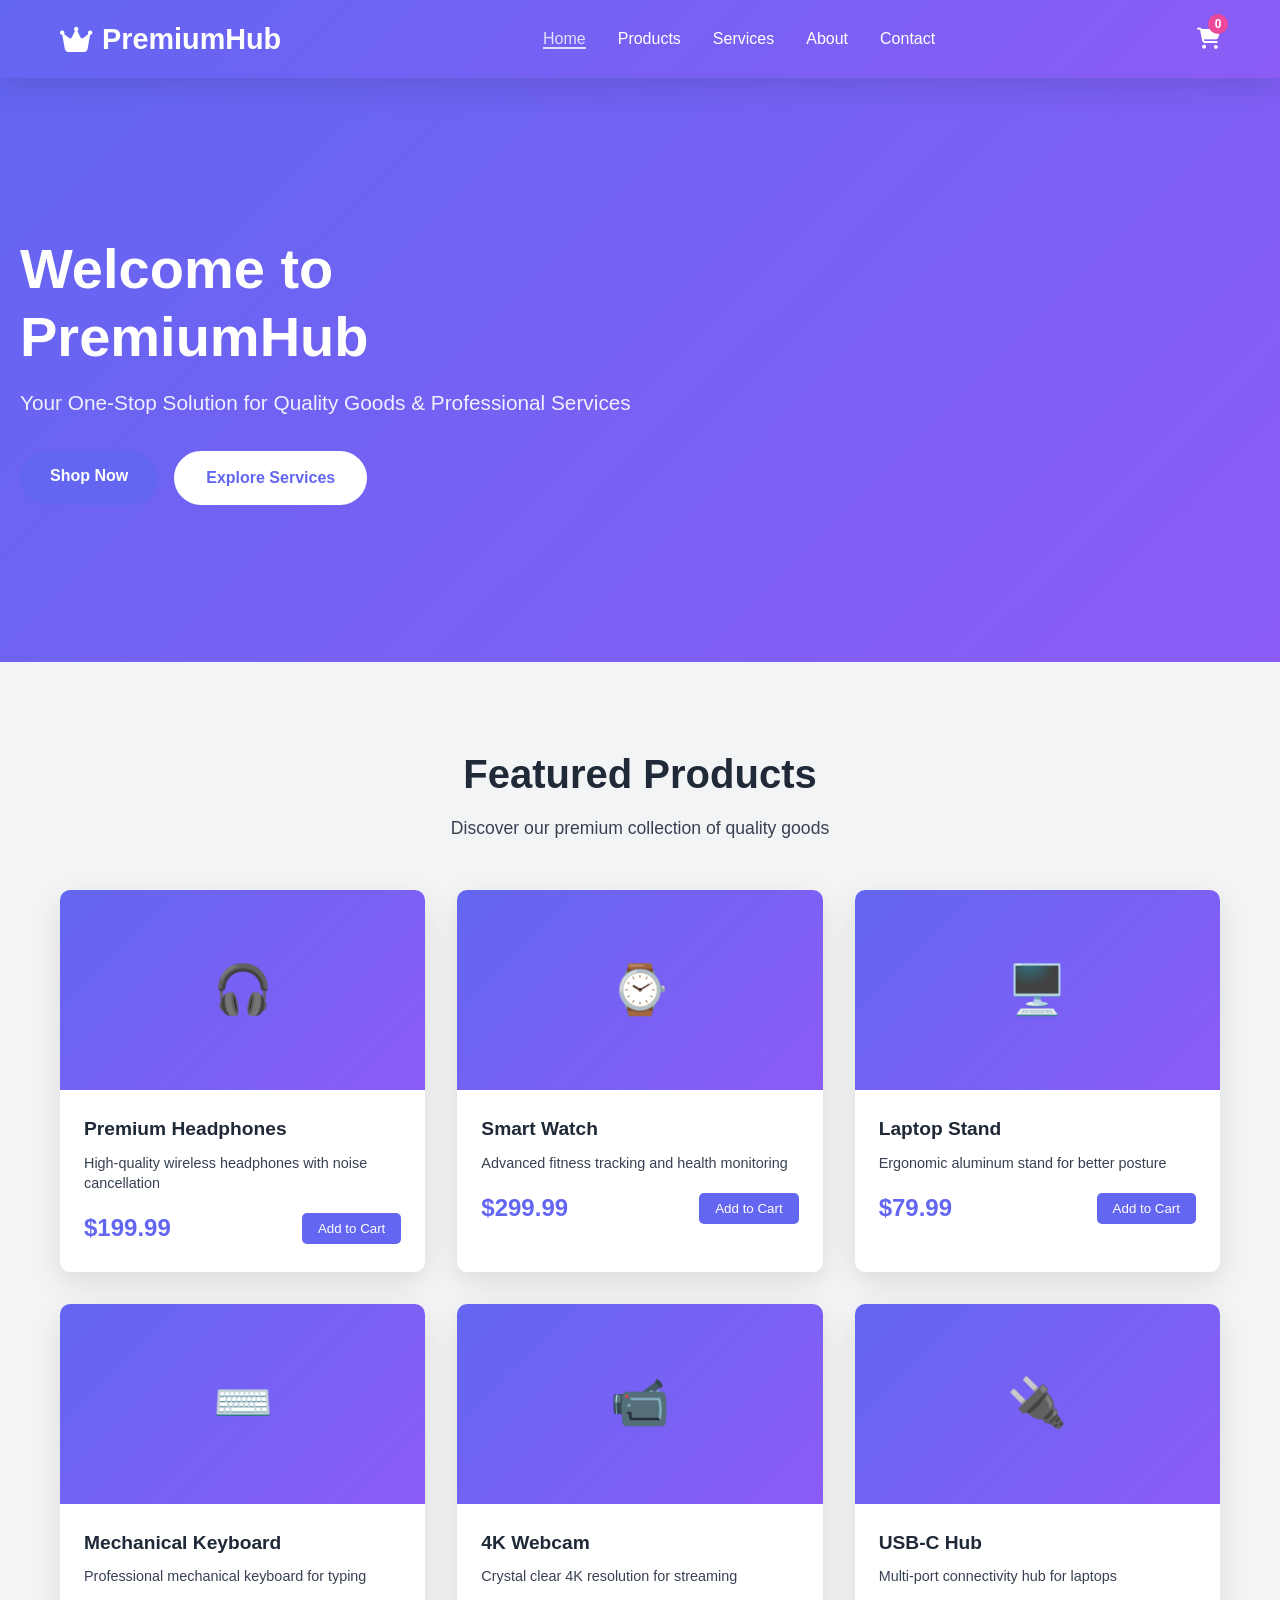
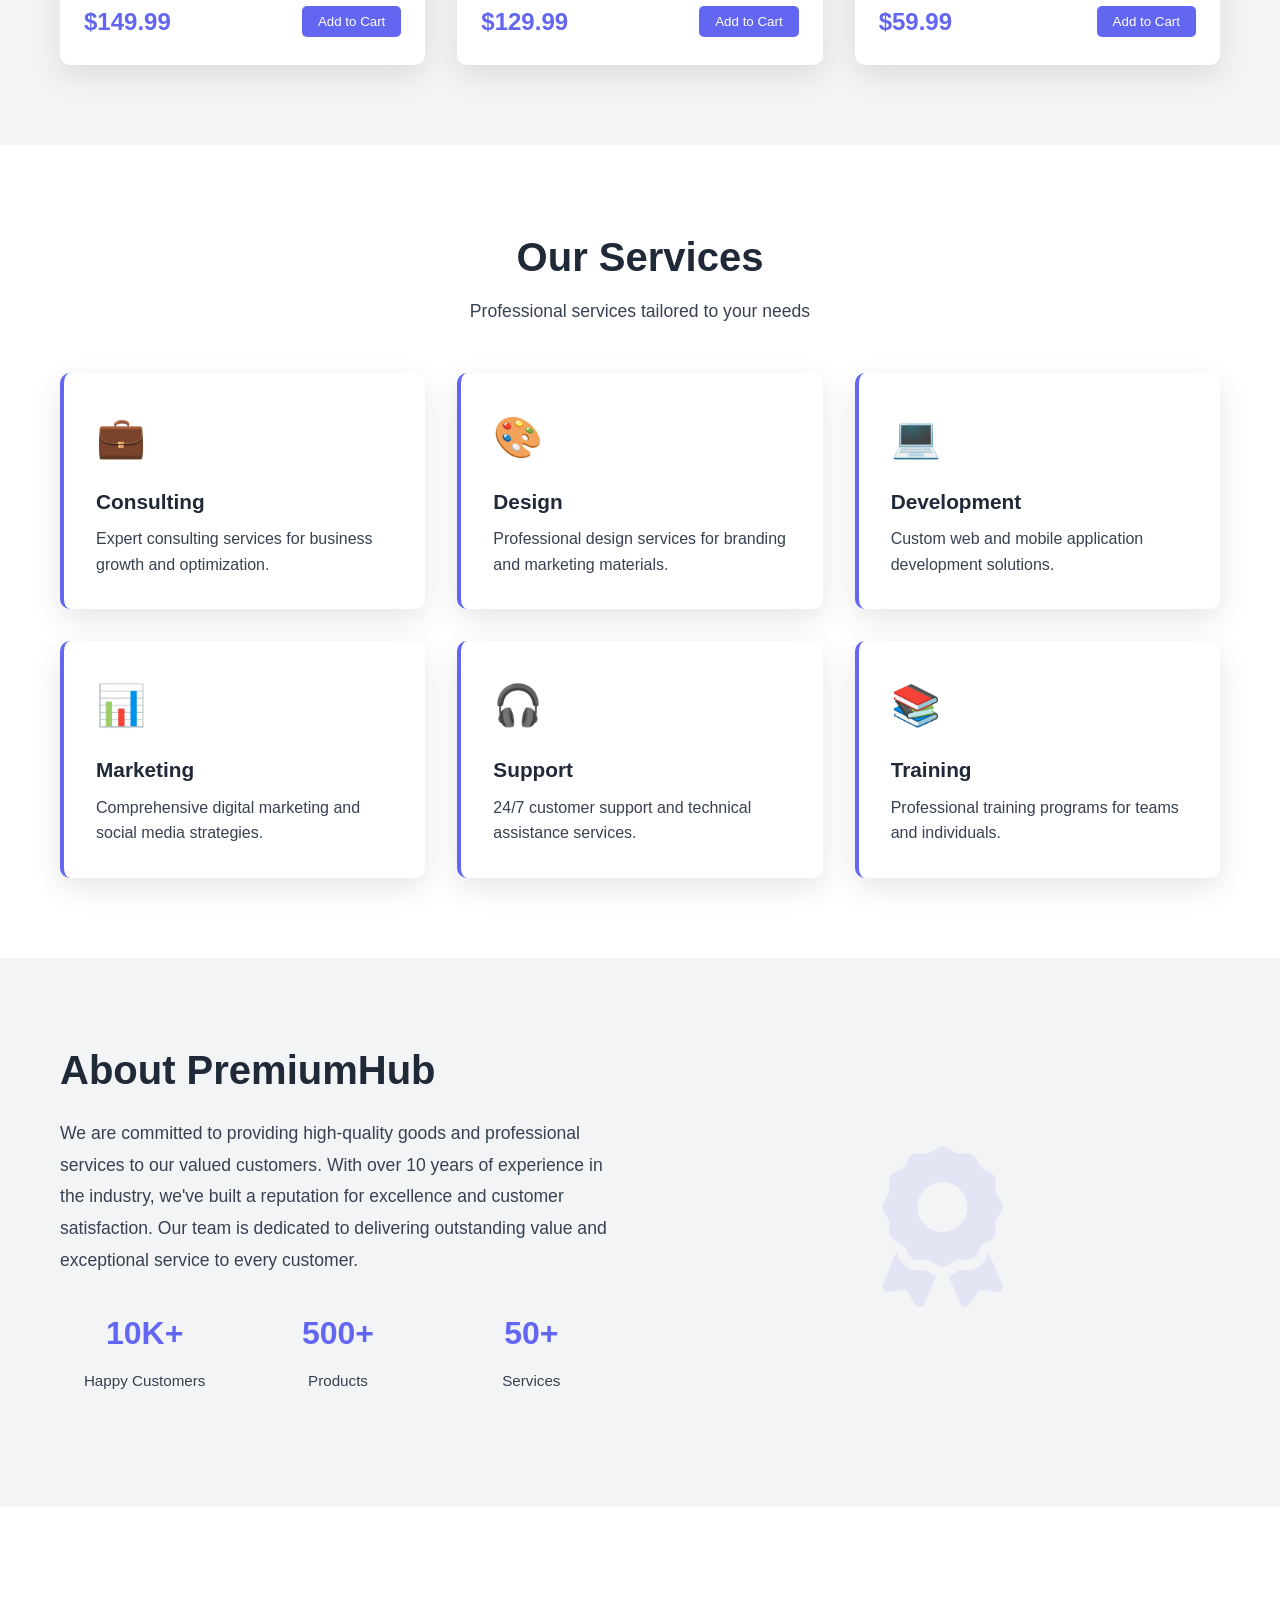
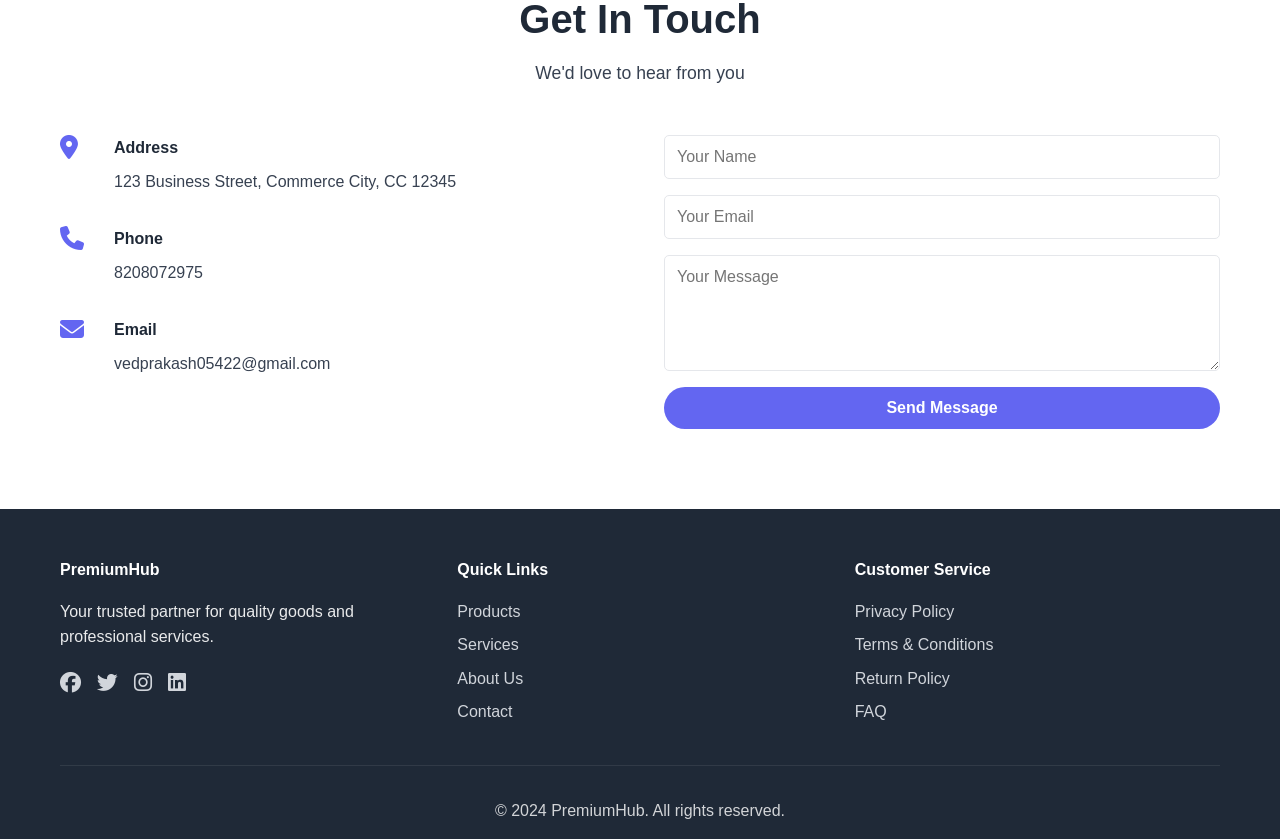
==== commit 3d0b8846: "Integrate Razorpay payment gateway for real payment processing" ====
--- a/index.html
+++ b/index.html
@@ -6,6 +6,8 @@
     <title>PremiumHub - Premium Goods & Services</title>
     <link rel="stylesheet" href="styles.css">
     <link rel="stylesheet" href="https://cdnjs.cloudflare.com/ajax/libs/font-awesome/6.4.0/css/all.min.css">
+    <!-- Razorpay SDK -->
+    <script src="https://checkout.razorpay.com/v1/checkout.js"></script>
 </head>
 <body>
     <!-- Navigation -->
@@ -161,7 +163,7 @@
             <div class="cart-footer">
                 <div class="cart-total">
                     <span>Total:</span>
-                    <span id="cartTotal">$0.00</span>
+                    <span id="cartTotal">₹0.00</span>
                 </div>
                 <button class="btn btn-primary" id="checkoutBtn">Proceed to Checkout</button>
             </div>
@@ -183,87 +185,29 @@
                     <div class="summary-items" id="summaryItems"></div>
                     <div class="summary-total">
                         <strong>Total Amount:</strong>
-                        <span id="summaryTotal">$0.00</span>
-                    </div>
-                </div>
-
-                <!-- Payment Methods -->
-                <div class="payment-methods">
-                    <h3>Select Payment Method</h3>
-                    
-                    <div class="method-option">
-                        <input type="radio" id="creditCard" name="paymentMethod" value="credit-card" checked>
-                        <label for="creditCard">
-                            <i class="fas fa-credit-card"></i> Credit/Debit Card
-                        </label>
-                    </div>
-
-                    <div class="method-option">
-                        <input type="radio" id="paypal" name="paymentMethod" value="paypal">
-                        <label for="paypal">
-                            <i class="fab fa-paypal"></i> PayPal
-                        </label>
-                    </div>
-
-                    <div class="method-option">
-                        <input type="radio" id="upi" name="paymentMethod" value="upi">
-                        <label for="upi">
-                            <i class="fas fa-mobile-alt"></i> UPI/Google Pay
-                        </label>
-                    </div>
-
-                    <div class="method-option">
-                        <input type="radio" id="bankTransfer" name="paymentMethod" value="bank-transfer">
-                        <label for="bankTransfer">
-                            <i class="fas fa-university"></i> Bank Transfer
-                        </label>
-                    </div>
-                </div>
-
-                <!-- Payment Form -->
-                <form class="payment-form" id="paymentForm">
-                    <!-- Cardholder Details -->
-                    <div id="cardDetails" class="payment-details">
-                        <h4>Card Details</h4>
-                        <input type="text" placeholder="Cardholder Name" id="cardName" required>
-                        <input type="text" placeholder="Card Number (16 digits)" id="cardNumber" maxlength="16" required>
-                        <div class="card-row">
-                            <input type="text" placeholder="MM/YY" id="cardExpiry" maxlength="5" required>
-                            <input type="text" placeholder="CVV" id="cardCVV" maxlength="4" required>
-                        </div>
-                    </div>
-
-                    <!-- UPI Details -->
-                    <div id="upiDetails" class="payment-details" style="display: none;">
-                        <h4>UPI Details</h4>
-                        <input type="text" placeholder="UPI ID (e.g., name@upi)" id="upiId" required>
-                    </div>
-
-                    <!-- Bank Transfer Details -->
-                    <div id="bankDetails" class="payment-details" style="display: none;">
-                        <h4>Bank Transfer Details</h4>
-                        <p class="bank-info">
-                            <strong>Account Name:</strong> PremiumHub Business<br>
-                            <strong>Account Number:</strong> 1234567890<br>
-                            <strong>Bank Name:</strong> Premier Bank<br>
-                            <strong>IFSC Code:</strong> PREM0001234<br>
-                            <strong>Amount:</strong> <span id="bankAmount">$0.00</span>
-                        </p>
-                        <input type="text" placeholder="Enter Transaction Reference" id="transactionRef" required>
-                    </div>
-
-                    <!-- Billing Address -->
-                    <h4>Billing Address</h4>
+                        <span id="summaryTotal">₹0.00</span>
+                    </div>
+                </div>
+
+                <!-- Billing Address -->
+                <div class="payment-details">
+                    <h4>Billing Information</h4>
                     <input type="text" placeholder="Full Name" id="fullName" required>
                     <input type="email" placeholder="Email Address" id="billingEmail" required>
+                    <input type="tel" placeholder="Phone Number" id="billingPhone" required>
                     <input type="text" placeholder="Street Address" id="address" required>
                     <div class="address-row">
                         <input type="text" placeholder="City" id="city" required>
                         <input type="text" placeholder="ZIP Code" id="zipCode" required>
                     </div>
-
-                    <button type="submit" class="btn btn-primary payment-submit">Pay Now</button>
-                </form>
+                </div>
+
+                <!-- Razorpay Button -->
+                <button class="btn btn-primary payment-submit" id="razorpayBtn">Pay Now with Razorpay</button>
+                
+                <p class="payment-info">
+                    <i class="fas fa-lock"></i> Secure payment powered by Razorpay
+                </p>
             </div>
         </div>
     </div>
--- a/styles.css
+++ b/styles.css
@@ -185,7 +185,7 @@
 }
 
 .btn-primary:hover {
-    background: darken(#6366f1, 10%);
+    background: #5558e3;
     transform: translateY(-2px);
     box-shadow: var(--shadow);
 }
@@ -561,6 +561,183 @@
     font-weight: bold;
     margin-bottom: 1rem;
     color: var(--dark-color);
+}
+
+/* Payment Modal */
+.payment-modal {
+    display: none;
+    position: fixed;
+    top: 0;
+    left: 0;
+    width: 100%;
+    height: 100%;
+    background: rgba(0, 0, 0, 0.5);
+    z-index: 250;
+    align-items: center;
+    justify-content: center;
+}
+
+.payment-modal.active {
+    display: flex;
+}
+
+.payment-content {
+    background: white;
+    width: 100%;
+    max-width: 600px;
+    max-height: 90vh;
+    border-radius: 10px;
+    overflow-y: auto;
+    animation: slideIn 0.3s ease;
+}
+
+.payment-header {
+    display: flex;
+    justify-content: space-between;
+    align-items: center;
+    padding: 1.5rem;
+    border-bottom: 1px solid var(--border-color);
+    background: var(--light-color);
+}
+
+.payment-body {
+    padding: 2rem;
+}
+
+.order-summary {
+    background: var(--light-color);
+    padding: 1.5rem;
+    border-radius: 8px;
+    margin-bottom: 2rem;
+}
+
+.order-summary h3 {
+    color: var(--dark-color);
+    margin-bottom: 1rem;
+}
+
+.summary-items {
+    margin-bottom: 1rem;
+}
+
+.summary-item {
+    display: flex;
+    justify-content: space-between;
+    padding: 0.5rem 0;
+    border-bottom: 1px solid var(--border-color);
+}
+
+.summary-total {
+    display: flex;
+    justify-content: space-between;
+    font-size: 1.2rem;
+    font-weight: bold;
+    color: var(--primary-color);
+    margin-top: 1rem;
+}
+
+.payment-methods {
+    margin-bottom: 2rem;
+}
+
+.payment-methods h3 {
+    color: var(--dark-color);
+    margin-bottom: 1rem;
+}
+
+.method-option {
+    display: flex;
+    align-items: center;
+    margin-bottom: 1rem;
+}
+
+.method-option input[type="radio"] {
+    margin-right: 1rem;
+    cursor: pointer;
+}
+
+.method-option label {
+    display: flex;
+    align-items: center;
+    gap: 0.75rem;
+    cursor: pointer;
+    font-size: 1rem;
+    color: var(--text-color);
+}
+
+.method-option label i {
+    font-size: 1.3rem;
+    color: var(--primary-color);
+}
+
+.payment-details {
+    background: var(--light-color);
+    padding: 1.5rem;
+    border-radius: 8px;
+    margin-bottom: 1.5rem;
+}
+
+.payment-details h4 {
+    color: var(--dark-color);
+    margin-bottom: 1rem;
+}
+
+.payment-form input {
+    width: 100%;
+    padding: 12px;
+    margin-bottom: 1rem;
+    border: 1px solid var(--border-color);
+    border-radius: 5px;
+    font-family: inherit;
+    font-size: 0.95rem;
+}
+
+.payment-form input:focus {
+    outline: none;
+    border-color: var(--primary-color);
+    box-shadow: 0 0 0 3px rgba(99, 102, 241, 0.1);
+}
+
+.card-row {
+    display: grid;
+    grid-template-columns: 1fr 1fr;
+    gap: 1rem;
+}
+
+.card-row input {
+    margin-bottom: 0;
+}
+
+.address-row {
+    display: grid;
+    grid-template-columns: 1fr 1fr;
+    gap: 1rem;
+}
+
+.address-row input {
+    margin-bottom: 0;
+}
+
+.bank-info {
+    background: white;
+    padding: 1rem;
+    border: 1px solid var(--border-color);
+    border-radius: 5px;
+    margin-bottom: 1rem;
+    font-size: 0.95rem;
+    line-height: 1.6;
+}
+
+.payment-form h4 {
+    color: var(--dark-color);
+    margin-bottom: 1rem;
+    margin-top: 1rem;
+}
+
+.payment-submit {
+    width: 100%;
+    padding: 12px;
+    font-size: 1rem;
 }
 
 /* Footer */
@@ -684,6 +861,11 @@
     .cart-content {
         max-width: 100%;
     }
+
+    .payment-content {
+        max-width: 95%;
+        margin: auto;
+    }
 }
 
 @media (max-width: 480px) {
@@ -711,4 +893,14 @@
     .section-header h2 {
         font-size: 1.5rem;
     }
-}+
+    .card-row,
+    .address-row {
+        grid-template-columns: 1fr;
+    }
+
+    .payment-content {
+        max-width: 100%;
+        border-radius: 0;
+    }
+}
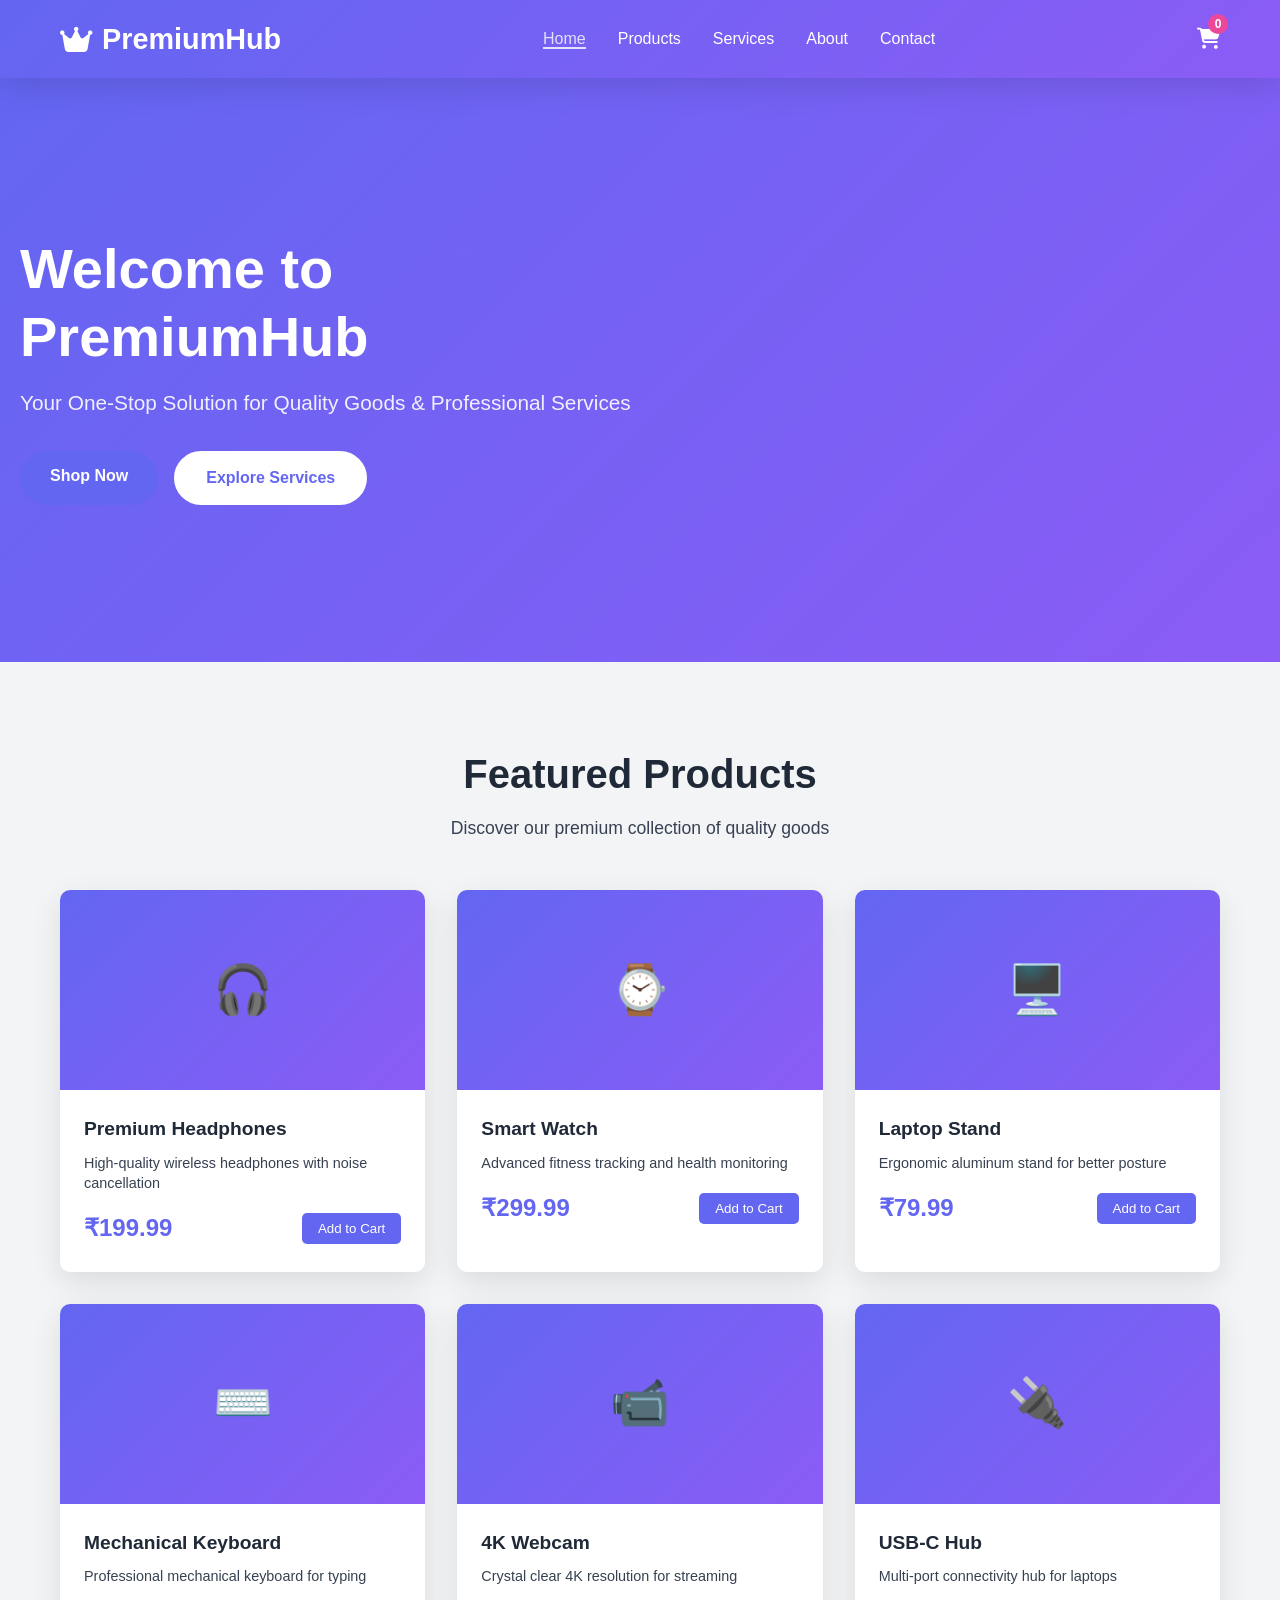
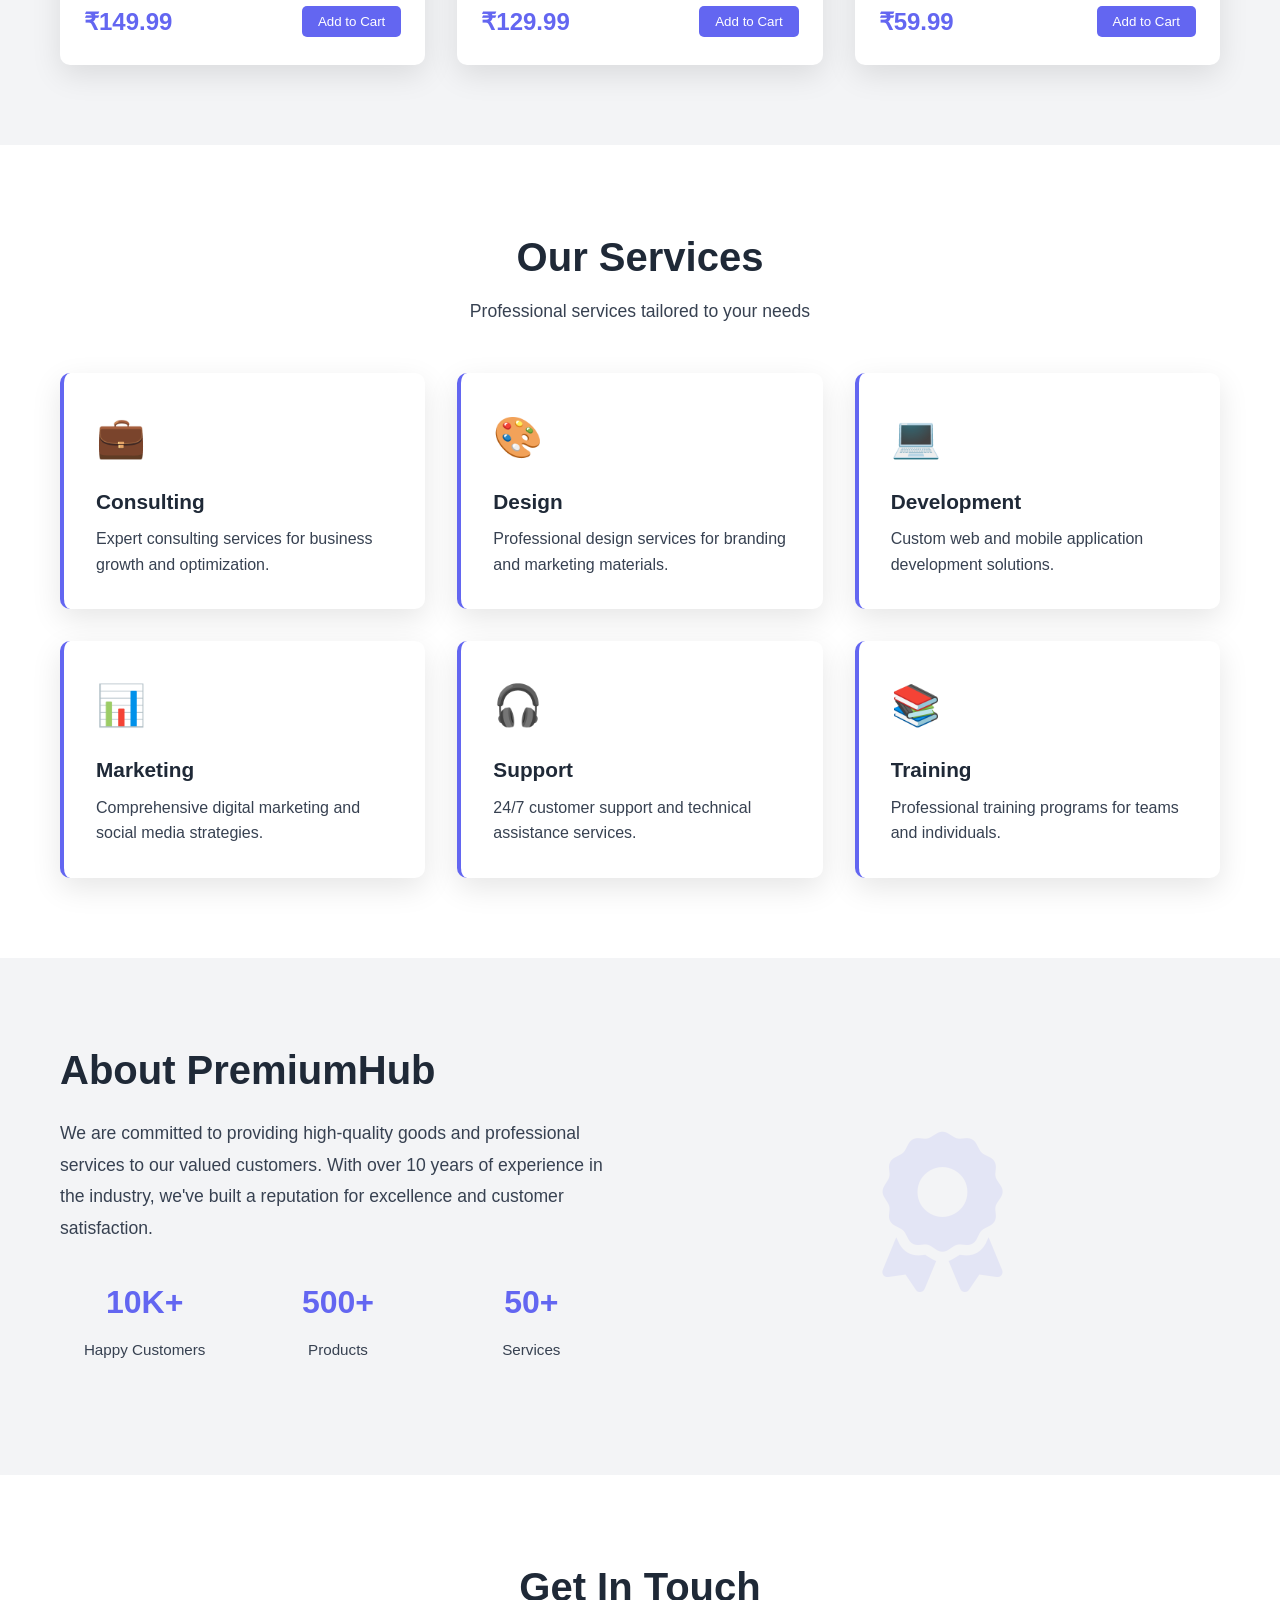
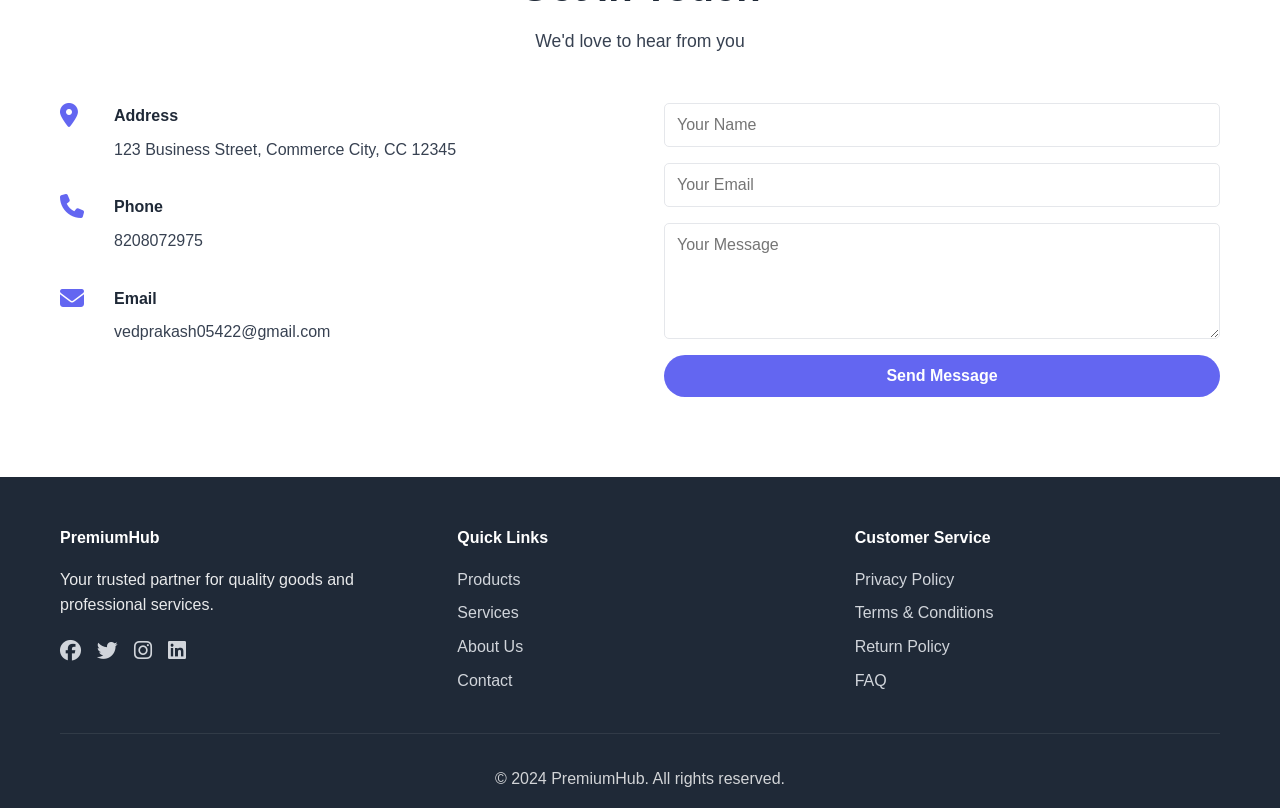
==== commit 6cba9da3: "Add multiple payment methods - Google Pay, PhonePe, Paytm, UPI, and card options" ====
--- a/index.html
+++ b/index.html
@@ -86,7 +86,7 @@
             <div class="about-content">
                 <div class="about-text">
                     <h2>About PremiumHub</h2>
-                    <p>We are committed to providing high-quality goods and professional services to our valued customers. With over 10 years of experience in the industry, we've built a reputation for excellence and customer satisfaction. Our team is dedicated to delivering outstanding value and exceptional service to every customer.</p>
+                    <p>We are committed to providing high-quality goods and professional services to our valued customers. With over 10 years of experience in the industry, we've built a reputation for excellence and customer satisfaction.</p>
                     <div class="about-stats">
                         <div class="stat">
                             <h3>10K+</h3>
@@ -202,8 +202,48 @@
                     </div>
                 </div>
 
-                <!-- Razorpay Button -->
-                <button class="btn btn-primary payment-submit" id="razorpayBtn">Pay Now with Razorpay</button>
+                <!-- Payment Methods -->
+                <div class="payment-methods">
+                    <h4>Select Payment Method</h4>
+                    <div class="methods-grid">
+                        <button class="payment-method-btn" id="googlePayBtn" data-method="googlepay">
+                            <i class="fab fa-google"></i>
+                            <span>Google Pay</span>
+                        </button>
+                        <button class="payment-method-btn" id="phonePeBtn" data-method="phonepe">
+                            <i class="fas fa-mobile-alt"></i>
+                            <span>PhonePe</span>
+                        </button>
+                        <button class="payment-method-btn" id="paytmBtn" data-method="paytm">
+                            <i class="fas fa-wallet"></i>
+                            <span>Paytm</span>
+                        </button>
+                        <button class="payment-method-btn" id="upiBtn" data-method="upi">
+                            <i class="fas fa-qrcode"></i>
+                            <span>UPI</span>
+                        </button>
+                        <button class="payment-method-btn" id="creditCardBtn" data-method="card">
+                            <i class="fas fa-credit-card"></i>
+                            <span>Credit Card</span>
+                        </button>
+                        <button class="payment-method-btn" id="debitCardBtn" data-method="debit">
+                            <i class="fas fa-credit-card"></i>
+                            <span>Debit Card</span>
+                        </button>
+                        <button class="payment-method-btn" id="netBankingBtn" data-method="netbanking">
+                            <i class="fas fa-university"></i>
+                            <span>Net Banking</span>
+                        </button>
+                        <button class="payment-method-btn" id="walletBtn" data-method="wallet">
+                            <i class="fas fa-wallet"></i>
+                            <span>Wallet</span>
+                        </button>
+                    </div>
+                    <input type="hidden" id="selectedPaymentMethod" value="">
+                </div>
+
+                <!-- Pay Button -->
+                <button class="btn btn-primary payment-submit" id="payNowBtn">Pay Now</button>
                 
                 <p class="payment-info">
                     <i class="fas fa-lock"></i> Secure payment powered by Razorpay
